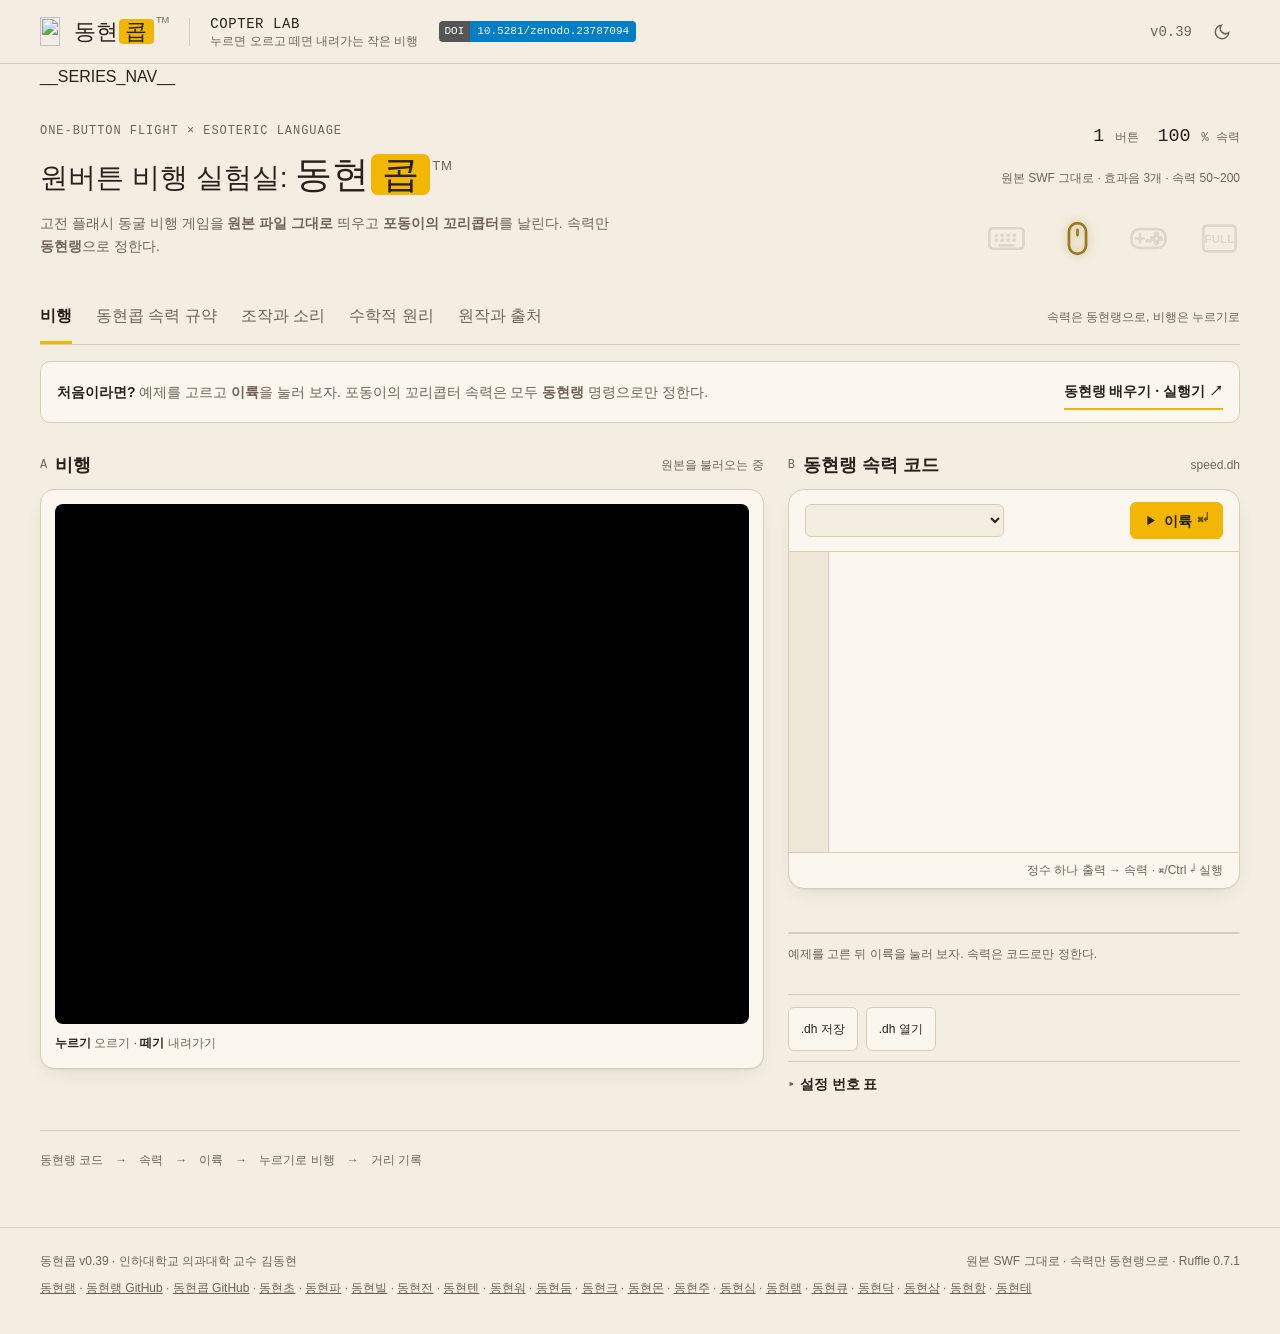
==== src/index.html @ 4001304d "v0.39: 설명 글 낱말 통일" ====
<!doctype html>
<html lang="ko" data-theme="light">
<head>
  <meta charset="utf-8"><meta name="viewport" content="width=device-width,initial-scale=1">
  <meta name="description" content="고전 플래시 동굴 비행 게임을 원본 그대로 띄우고, 포동이의 꼬리콥터를 날리며 속력만 동현랭으로 정하는 원버튼 비행 실험실이다.">
  <title>동현콥™ · 누르면 오르고 떼면 내려가는 작은 비행</title>
  <link rel="icon" type="image/x-icon" sizes="16x16 32x32 48x48" href="./favicon.ico">
  <link rel="icon" type="image/png" sizes="32x32" href="./favicon.png">
  <link rel="apple-touch-icon" sizes="180x180" href="./apple-touch-icon.png">
  <link rel="stylesheet" href="./style.css">
</head>
<body>
<header class="header">
  <a class="brand" href="#" aria-label="동현콥 첫 화면으로"><span class="brand-main"><img class="brand-icon" src="__BRAND_ICON__" alt="" width="96" height="96">동현<span>콥</span><sup>TM</sup></span><i class="brand-divider"></i><span class="brand-sub">COPTER LAB<small>누르면 오르고 떼면 내려가는 작은 비행</small></span></a><a class="doi-badge" href="https://doi.org/10.5281/zenodo.23787094" target="_blank" rel="noopener" aria-label="동현콥 Zenodo DOI 10.5281/zenodo.23787094" title="Zenodo DOI (모든 버전)"><b>DOI</b><span>10.5281/zenodo.23787094</span></a>
  <div class="edition">v0.39<button id="theme" class="icon-btn" aria-label="밝은 화면과 어두운 화면 전환" title="화면 전환" aria-pressed="false"><svg width="18" height="18" viewBox="0 0 24 24" fill="none" stroke="currentColor" stroke-width="2" stroke-linecap="round" aria-hidden="true" focusable="false"><path d="M21 12.8A9 9 0 1 1 11.2 3a7 7 0 0 0 9.8 9.8z"/></svg></button></div>
</header>
<main>
__SERIES_NAV__
  <section class="intro">
    <div><div class="eyebrow">ONE-BUTTON FLIGHT × ESOTERIC LANGUAGE</div><h1>원버튼 비행 실험실: <span class="title-brand">동현<span>콥</span><sup>TM</sup></span></h1><p>고전 플래시 동굴 비행 게임을 <strong>원본 파일 그대로</strong> 띄우고 <strong>포동이의 꼬리콥터</strong>를 날린다. 속력만 <strong>동현랭</strong>으로 정한다.</p></div>
    <div class="model-stamp"><strong>1 <span>버튼</span></strong><strong id="stamp-speed">100 <span>% 속력</span></strong><small>원본 SWF 그대로 · 효과음 3개 · 속력 50~200</small><div class="input-marks" role="group" aria-label="입력 표식 · 쓸 수 있는 것: 마우스"><span class="mark off kb" tabindex="0" data-tip="키보드 안 됨 · 이 실험실은 키보드로 조작하지 않는다." aria-label="키보드 안 됨"><svg viewBox="0 0 24 24" aria-hidden="true"><rect x="2" y="6" width="20" height="12" rx="2"/><path class="dots" d="M6 10h.01M9.5 10h.01M13 10h.01M16.5 10h.01M6 13h.01M9.5 13h.01M13 13h.01M16.5 13h.01"/><path d="M8 16h8"/></svg></span><span class="mark on ms" tabindex="0" data-tip="마우스 가능 · 이 실험실은 마우스(화면 누르기)로 조작할 수 있다." aria-label="마우스 가능"><svg viewBox="0 0 24 24" aria-hidden="true"><rect x="7" y="3" width="10" height="18" rx="5"/><path d="M12 7v3"/></svg></span><span class="mark off gp" tabindex="0" data-tip="게임패드 안 됨 · 이 실험실은 게임패드로 조작하지 않는다." aria-label="게임패드 안 됨"><svg viewBox="0 0 24 24" aria-hidden="true"><rect x="2" y="6.5" width="20" height="11" rx="4.5"/><path d="M7 9.6v4.8M4.6 12h4.8"/><circle cx="16.6" cy="9.6" r=".85"/><circle cx="14.4" cy="12" r=".85"/><circle cx="18.8" cy="12" r=".85"/><circle cx="16.6" cy="14.4" r=".85"/><path class="dots" d="M11.3 13.4h.01M12.9 13.4h.01"/></svg></span><span class="mark off fs" tabindex="0" data-tip="전체 화면 없음 · 이 실험실에는 전체 화면이 없다." aria-label="전체 화면 없음"><svg viewBox="0 0 24 24" aria-hidden="true"><rect x="2.5" y="4.5" width="19" height="15" rx="2"/><text class="full" x="12" y="14.6" text-anchor="middle">FULL</text></svg></span></div></div>
  </section>
  <nav class="tabs" aria-label="동현콥 메뉴"><button class="active" data-tab="play" aria-current="page">비행</button><button data-tab="protocol">동현콥 속력 규약</button><button data-tab="controls">조작과 소리</button><button data-tab="math">수학적 원리</button><button data-tab="about">원작과 출처</button><span>속력은 동현랭으로, 비행은 누르기로</span></nav>
  <div class="getting-started"><p><strong>처음이라면?</strong> 예제를 고르고 <b>이륙</b>을 눌러 보자. 포동이의 꼬리콥터 속력은 모두 <b>동현랭</b> 명령으로만 정한다.</p><a href="https://raspberry-kim.github.io/donghyun-lang/" target="_blank" rel="noopener">동현랭 배우기 · 실행기 ↗</a></div>

  <section class="tab-panel" id="tab-play">
    <div class="play-grid">
      <div class="field-col">
        <div class="section-title"><h2><span>A</span> 비행</h2><span id="status" role="status">원본을 불러오는 중</span></div>
        <div class="stage-wrap">
          <div class="stage" id="stage" aria-label="포동이의 꼬리콥터 게임 화면. 누르고 있으면 오르고, 떼면 내려간다."></div>
          <div class="stage-bottom"><span><b>누르기</b> 오르기 · <b>떼기</b> 내려가기</span></div>
        </div>
      </div>
      <div class="side-col">
        <div class="section-title"><h2><span>B</span> 동현랭 속력 코드</h2><span>speed.dh</span></div>
        <div class="dh-panel">
          <div class="dh-head"><select id="example" aria-label="동현랭 속력 예제 선택"></select><span class="dh-spacer"></span><button id="run" class="dh-btn dh-run" title="Ctrl/⌘ + Enter"><svg viewBox="0 0 24 24" fill="currentColor" aria-hidden="true"><path d="M7 4.5v15l12-7.5z"></path></svg>이륙 <kbd>⌘↵</kbd></button></div>
          <div class="code-wrap"><div id="lines" aria-hidden="true"></div><textarea id="code" aria-label="동현랭 속력 코드" spellcheck="false" autocomplete="off" autocapitalize="off"></textarea></div>
          <div class="code-meta dh-status"><span id="line-count"></span><span>정수 하나 출력 → 속력 · ⌘/Ctrl ↵ 실행</span></div>
        </div>
        <p id="example-note"></p>
        <div class="sortie-card" id="speed-card"></div>
        <p id="result" aria-live="polite">예제를 고른 뒤 이륙을 눌러 보자. 속력은 코드로만 정한다.</p>
        <div class="file-row"><button id="save">.dh 저장</button><label class="file-label">.dh 열기<input id="open" type="file" accept=".dh,.txt,text/plain" hidden></label></div>
        <details class="lang-rule"><summary>설정 번호 표</summary><div class="table-wrap"><table><thead><tr><th>자리</th><th>설정</th><th>값</th><th>기본값</th></tr></thead><tbody><tr><td>하나</td><td>속력</td><td>50–200 · 100이 원본</td><td>100</td></tr></tbody></table></div></details>
      </div>
    </div>
    <div class="workflow"><span>동현랭 코드</span><b>→</b><span>속력</span><b>→</b><span>이륙</span><b>→</b><span>누르기로 비행</span><b>→</b><span>거리 기록</span></div>
  </section>

  <section class="tab-panel document" id="tab-protocol" hidden>
    <div class="doc-heading"><div class="eyebrow">SPEED PROTOCOL</div><h2>동현콥 속력 규약</h2></div>
    <div class="doc-columns">
      <div>
        <h3>정하는 것은 속력 하나다</h3>
        <ul>
          <li>동현랭 코드가 출력한 <strong>정수 하나</strong>가 포동이의 꼬리콥터 속력(%)이다.</li>
          <li><code>100</code>은 원본 그대로다. 원본의 초당 30프레임으로 돈다.</li>
          <li>쓸 수 있는 값은 <code>50</code>부터 <code>200</code>까지다. 50이면 절반 속력(초당 15프레임), 200이면 두 배(초당 60프레임)다.</li>
          <li>아무것도 출력하지 않으면 100으로 난다. 정수를 둘 이상 출력하거나 범위를 벗어나면 이륙하지 않고 오류를 알려 준다.</li>
        </ul>
        <h3>예제</h3>
        <p>예제는 빠르기 순으로 다섯이다. <strong>01 · 느리게 2단계</strong>(75, 권장), <strong>02 · 느리게 1단계</strong>(90), <strong>03 · 원본 그대로</strong>(100), <strong>04 · 빠르게 1단계</strong>(150), <strong>05 · 빠르게 2단계</strong>(200). <code>뿡뿡 도오오오오오오오오오옹 도오오오오오오오오오옹~뿡뿡뿡</code>은 10×10=100을 출력하고, 75는 5×5×3, 90은 10×9, 150은 10×5×3, 200은 10×10×2로 쓴다. 숫자를 바꿔 보자. 예를 들어 <code>도오오오오오오오오오옹 도오오오오오옹 도오옹</code>은 120이다. 50부터 200까지 된다.</p>
      </div>
      <div>
        <h3>속력을 바꾸는 방법</h3>
        <p>원본 SWF는 고치지 않는다. 동현콥은 400×300 크기의 작은 바깥 SWF를 그때그때 만들고, 원본을 그 안의 <code>_level1</code>로 불러온다. 바깥 SWF의 초당 프레임 수가 <code>30 × 속력 ÷ 100</code>이다. 플래시는 맨 아래 무비의 프레임 수로 전체를 돌리므로, 포동이의 꼬리콥터와 벽이 함께 빨라지거나 느려진다.</p>
        <p>바깥 SWF는 한 가지 일을 더 한다. 원본은 첫머리에서 Flash 5 명령으로 'start' 프레임에 넘어가고, 그 명령을 못 알아듣는 옛 플레이어에서만 '플러그인을 설치하라'는 4번 프레임에 멈춘다. Ruffle에서는 이 넘김이 4번 프레임을 그린 뒤에 일어나거나 아예 일어나지 않아, 안내 화면이 남거나 4번 프레임에 멈춘다. 그래서 원본이 4번 프레임을 거치면 바깥 SWF가 3번으로 한 번 되감았다가 원래 가야 할 5번 'start' 프레임으로 넘겨 준다. 원본의 명령도 그림도 바꾸지 않는다.</p>
        <h3>포동이의 꼬리콥터</h3>
        <p>원본의 헬리콥터는 지우지 않고 투명하게만 만든다. 그래서 크기·위치·충돌 판정은 원본 그대로다. 그 바로 위 층에 따로 만든 작은 SWF가 매 프레임 헬리콥터의 위치와 기울기를 따라가며 포동이를 그린다. 원래 돌던 큰 날개 자리에서는 포동이의 크림색 꼬리가 돈다. 부딪히면 꼬리가 멈추고 포동이가 데굴데굴 떨어진다.</p>
      </div>
    </div>
  </section>

  <section class="tab-panel document" id="tab-controls" hidden>
    <div class="doc-heading"><div class="eyebrow">CONTROLS & SOUND</div><h2>조작과 소리</h2></div>
    <div class="doc-columns">
      <div>
        <h3>조작은 하나뿐이다</h3>
        <ul>
          <li>머리글 오른쪽에 붙은 네 아이콘(키보드·마우스·게임패드·전체 화면 FULL)은 입력 표식이다. 켜진 것만 이 실험실에서 쓸 수 있다: <b>마우스</b>. 아이콘에 마우스를 올리거나 손을 대면 풍선 도움말이 뜬다.</li>
          <li><strong>데스크톱:</strong> 게임 화면에서 마우스 왼쪽 버튼을 누르고 있으면 포동이의 꼬리콥터가 오른다. 떼면 내려간다.</li>
          <li><strong>태블릿·모바일:</strong> 게임 화면을 손가락으로 누르고 있으면 오르고, 떼면 내려간다.</li>
          <li>천장·바닥·장애물에 부딪히면 끝난다. 다시 누르면 새 비행이 시작된다.</li>
          <li>게임 화면 위에서는 페이지가 움직이지 않도록 스크롤과 확대를 막아 두었다.</li>
        </ul>
      </div>
      <div>
        <h3>소리</h3>
        <ul>
          <li>원본에 들어 있는 효과음 3개(오를 때, 내려갈 때, 부딪힐 때)가 그대로 난다.</li>
          <li>브라우저는 사용자가 한 번 누르기 전에는 소리를 막는다. 그래서 첫 누르기와 함께 소리가 켜진다.</li>
          <li>iPhone·iPad에서 무음 스위치가 켜져 있으면 소리가 나지 않을 수 있다.</li>
        </ul>
      </div>
    </div>
  </section>

  <!-- 수학적 원리 --><section id="tab-math" class="tab-panel document" hidden><div class="doc-heading"><div class="eyebrow">MATHEMATICAL PRINCIPLES · v0.37</div><h2>수학적 원리.<br>숫자로 읽는 비행 속력.</h2><p>동현콥은 원본 SWF를 한 바이트도 고치지 않는다. 동현랭 코드가 정하는 것은 원본을 감싸는 바깥 SWF의 초당 프레임 수이고, 이 값이 게임의 빠르기를 정한다. 아래 식은 지금 코드(<code>src/app.js</code>, <code>src/wrapper.js</code>)에 들어 있는 그대로다. 원본 게임 안의 물리 계산은 공개 범위가 아니므로 다루지 않는다.</p></div><div class="math-grid"><article><h3><span class="math-num">1</span>속력은 초당 프레임 수다</h3><p>동현랭으로 정한 속력 <math><mi>v</mi></math>(%)는 기본 30프레임에 비례한다. <math><mi>v</mi></math>는 50부터 200까지의 정수다.</p><div class="eq big"><span class="eq-run"><math display="block"><mi>f</mi></math><math display="block"><mrow><mo form="infix">=</mo><mn>30</mn><mo>⋅</mo><mfrac><mi>v</mi><mn>100</mn></mfrac><mo separator="true">,</mo></mrow></math></span><span class="eq-run"><math display="block"><mn>50</mn></math><math display="block"><mrow><mo form="infix">≤</mo><mi>v</mi></mrow></math><math display="block"><mrow><mo form="infix">≤</mo><mn>200</mn></mrow></math><math display="block"><mrow><mo stretchy="false">⇒</mo><mtext> </mtext><mn>15</mn></mrow></math><math display="block"><mrow><mo form="infix">≤</mo><mi>f</mi></mrow></math><math display="block"><mrow><mo form="infix">≤</mo><mn>60</mn></mrow></math></span></div><p>속력 100%는 원본과 같은 초당 30프레임이다. 150%면 45프레임, 50%면 15프레임이 된다.</p></article><article><h3><span class="math-num">2</span>8.8 고정소수점으로 적기</h3><p>SWF 머리글은 프레임률을 2바이트에 적는다. 앞 바이트에 소수 부분을 256분의 1 단위로, 뒤 바이트에 정수 부분을 적는다(리틀 엔디언 8.8 고정소수점).</p><div class="eq"><span class="eq-run"><math display="block"><mi>w</mi></math><math display="block"><mrow><mo form="infix">=</mo><mo form="prefix" stretchy="false">⌊</mo><mi>f</mi><mo form="postfix" stretchy="false">⌋</mo><mo separator="true">,</mo></mrow></math></span><span class="eq-run"><math display="block"><mi>r</mi></math><math display="block"><mrow><mo form="infix">=</mo><mi>round</mi><mo>⁡</mo><mo fence="false" symmetric="true" minsize="1.2em" maxsize="1.2em">(</mo><mn>256</mn><mspace width="0.1667em"></mspace><mo form="prefix" stretchy="false">(</mo><mi>f</mi><mo>−</mo><mi>w</mi><mo form="postfix" stretchy="false">)</mo><mo fence="false" symmetric="true" minsize="1.2em" maxsize="1.2em">)</mo><mo separator="true">,</mo></mrow></math></span><span class="eq-run"><math display="block"><mover><mi>f</mi><mo stretchy="false" class="chr-lrg wbk-lrg" style="math-depth:0;">~</mo></mover></math><math display="block"><mrow><mo form="infix">=</mo><mi>w</mi></mrow></math><math display="block"><mrow><mo form="infix">+</mo><mfrac><mi>r</mi><mn>256</mn></mfrac></mrow></math></span></div><p>반올림이므로 오차는 <math><mrow><mi>|</mi><mover><mi>f</mi><mo stretchy="false" class="chr-lrg wbk-lrg" style="math-depth:0;">~</mo></mover><mo>−</mo></mrow><mrow><mi>f</mi><mi>|</mi></mrow></math><wbr><math><mrow><mo form="infix">≤</mo></mrow><mrow><mfrac><mn>1</mn><mn>512</mn></mfrac></mrow></math><wbr><math><mrow><mo form="infix">≈</mo></mrow><mrow><mn>0.002</mn></mrow></math>프레임을 넘지 않는다. 쓸 수 있는 50–200의 값을 모두 넣어 보면 가장 큰 오차는 <math><mrow><mi>v</mi><mo>=</mo></mrow><mrow><mn>52</mn></mrow></math>(15.6프레임)일 때 0.0016이다.</p></article><article><h3><span class="math-num">3</span>프레임에 묶인 움직임</h3><p>원본처럼 프레임마다 정해진 만큼 움직이는 게임에서는, 한 프레임에 <math><mrow><mpadded lspace="0"><mi mathvariant="normal">Δ</mi></mpadded><mi>x</mi></mrow></math>만큼 가는 물체의 초속이 프레임률에 비례한다.</p><div class="eq"><span class="eq-run"><math display="block"><mtext>초속</mtext></math><math display="block"><mrow><mo form="infix">=</mo><mpadded lspace="0"><mi mathvariant="normal">Δ</mi></mpadded><mi>x</mi><mo>⋅</mo><mi>f</mi><mo separator="true">,</mo></mrow></math></span><span class="eq-run"><math display="block"><mfrac><mrow><mtext>초속</mtext><mo form="prefix" stretchy="false">(</mo><mi>v</mi><mo form="postfix" stretchy="false" lspace="0em" rspace="0em">)</mo></mrow><mrow><mtext>초속</mtext><mo form="prefix" stretchy="false">(</mo><mn>100</mn><mo form="postfix" stretchy="false" lspace="0em" rspace="0em">)</mo></mrow></mfrac></math><math display="block"><mrow><mo form="infix">=</mo><mfrac><mi>v</mi><mn>100</mn></mfrac></mrow></math></span></div><p>프레임마다 속도가 <math><mrow><mpadded lspace="0"><mi mathvariant="normal">Δ</mi></mpadded><mi>v</mi></mrow></math>씩 바뀐다면 1초 동안의 가속은 <math><mrow><mpadded lspace="0"><mi mathvariant="normal">Δ</mi></mpadded><mi>v</mi><mspace width="0.1667em"></mspace><msup><mi>f</mi><mn class="tml-lrg-pad">2</mn></msup></mrow></math>에 비례한다. 속력을 두 배로 하면 움직임은 두 배, 가속은 네 배로 느껴진다.</p><div class="eq"><span class="eq-run"><math display="block"><msub><mi>a</mi><mtext>초</mtext></msub></math><math display="block"><mrow><mo form="infix">=</mo><mpadded lspace="0"><mi mathvariant="normal">Δ</mi></mpadded><mi>v</mi><mo>⋅</mo><msup><mi>f</mi><mn class="tml-lrg-pad">2</mn></msup></mrow></math></span></div></article><article><h3><span class="math-num">4</span>반응할 시간</h3><p>한 프레임의 길이는 <math><mrow><mn>1</mn><mi>/</mi><mi>f</mi></mrow></math>초다. 장애물이 화면에 나타나 닿기까지 <math><mi>n</mi></math>프레임이 걸린다면, 손이 반응할 시간은 프레임률에 반비례한다.</p><div class="eq"><span class="eq-run"><math display="block"><mi>T</mi></math><math display="block"><mrow><mo form="infix">=</mo><mfrac><mi>n</mi><mi>f</mi></mfrac></mrow></math><math display="block"><mrow><mo form="infix">=</mo><mfrac><mrow><mn>100</mn><mspace width="0.1667em"></mspace><mi>n</mi></mrow><mrow><mn>30</mn><mspace width="0.1667em"></mspace><mi>v</mi></mrow></mfrac><mtext> </mtext><mtext>초</mtext></mrow></math></span></div><p>같은 <math><mi>n</mi></math>이라도 200%에서는 100%일 때의 절반, 50%에서는 두 배의 시간이 주어진다.</p></article><article><h3><span class="math-num">5</span>원본이 그대로인지 확인하기</h3><p>원본 SWF는 불러올 때마다 크기(44,807바이트)와 SHA-256 해시를 비교한다. 해시는 입력이 한 비트만 달라도 결과가 전혀 달라지는 함수라, 값이 같으면 사실상 같은 파일이다.</p><div class="eq"><span class="eq-run"><math display="block"><mrow><mi>SHA-256</mi><mo>⁡</mo><mo form="prefix" stretchy="false">(</mo><mtext>파일</mtext><mo form="postfix" stretchy="false">)</mo></mrow></math><math display="block"><mrow><mo form="infix">=</mo><mtext>𝚎𝚍𝟻𝚏𝚋𝚏𝚍𝟶</mtext><mo>…</mo><mtext>𝟹𝟺𝚌𝚌𝚊𝟽𝚎𝟶𝟽𝟷</mtext></mrow></math></span></div><p>바깥 SWF의 무대 크기는 트윕(1/20픽셀)으로 적는다. 400×300 픽셀은 8000×6000트윕이고, 15비트 부호 있는 정수(최대 16383)로 담긴다.</p></article></div><p class="math-foot">이 탭은 동현콥 코드가 직접 하는 계산만 다룬다. 원본 게임 내부의 변수와 물리 상수는 분석·공개하지 않는다.</p></section><!-- /수학적 원리 -->
  <section class="tab-panel document" id="tab-about" hidden>
    <div class="doc-heading"><div class="eyebrow">ORIGINAL & CREDITS</div><h2>원작과 출처</h2></div>
    <div class="doc-columns">
      <div>
        <h3>원본 파일</h3>
        <p>게임은 <strong>Helicopter Game</strong>(SeeThru.co.uk) 플래시 파일이다. 한 바이트도 고치지 않고 그대로 실었다. 다만 화면 위 띠의 원본 저작권 문구와 링크는 동현콥이 덧씌운 띠가 덮고, 그 자리에 <code>TAKE FLIGHT WITH PODONG-COPTER</code>을 띄운다. 원본의 헬리콥터는 투명하게 감추고 그 자리에 포동이의 꼬리콥터를 띄운다. 헬리콥터 그림은 원본 파일 안에 그대로 남아 있다. 설계는 David McCandless, 플래시 프로그래밍은 Leandro Barreto로 알려져 있다(<a href="https://www.mobygames.com/game/163119/helicopter-game/" target="_blank" rel="noopener">MobyGames</a>).</p>
        <p>파일 <code>swf/helicopter-game.swf</code> · 44,807바이트<br>SHA-256 <code class="wrap">ed5fbfd0ca488edc6d94c275c609d894d43d87e72922f76332333034cca7e071</code></p>
        <p>이 페이지는 열 때마다 받은 파일의 SHA-256을 다시 계산하고, 값이 같을 때만 게임을 띄운다. 속력을 바꿔도 원본은 그대로이고, 바깥 SWF의 초당 프레임 수만 바뀐다.</p>
        <h3>권리</h3>
        <p>게임 파일의 권리는 원저작자에게 있다. 동현콥은 SeeThru.co.uk와 관계가 없고 승인도 받지 않았다. 동현콥 코드에 붙는 MIT 라이선스는 이 게임 파일에 적용되지 않는다. 포동이 그림도 MIT 코드와 따로 보며, 그림의 권리는 제공자에게 있다.</p>
      </div>
      <div>
        <h3>플래시 실행</h3>
        <p>요즘 브라우저는 플래시를 돌리지 않는다. 그래서 오픈소스 플래시 에뮬레이터 <a href="https://ruffle.rs/" target="_blank" rel="noopener">Ruffle</a> 0.7.1을 저장소 안에 함께 실었다. Ruffle은 MIT 또는 Apache-2.0 라이선스다.</p>
        <h3>동현콥이 만든 것</h3>
        <p>페이지 구성, 동현랭 속력 규약, 바깥 SWF 생성기, 상단 띠, 포동이의 꼬리콥터 SWF, 세그먼트 글꼴, 원본 확인 장치, 터치 조작 정리, 문서. 이 부분은 MIT 라이선스다. 동현랭 실행기(<code>donghyun.js</code>)는 <a href="https://github.com/Raspberry-Kim/donghyun-lang" target="_blank" rel="noopener">동현랭</a> v1.55를 고치지 않고 썼다.</p>
        <h3>글꼴</h3>
        <p>Black Han Sans, Nanum Gothic Coding, Pretendard — SIL Open Font License 1.1. 게임 화면 위 띠 글자와 아래 DISTANCE·BEST 숫자는 동현콥이 직접 그린 세그먼트 글꼴이다(MIT). 원본의 LCD 글자에 맞춰 7획에 K·N의 대각선을 더했다.</p>
      </div>
    </div>
    <aside class="maker-note"><span class="eyebrow">만든 사람</span><a class="sponsor-btn" href="https://github.com/sponsors/Raspberry-Kim" target="_blank" rel="noopener" aria-label="GitHub Sponsors로 동현랭 후원하기" title="GitHub Sponsors로 후원하기"><svg width="13" height="13" viewBox="0 0 16 16" fill="currentColor" aria-hidden="true"><path d="M7.655 14.916v-.001h-.002l-.006-.003-.018-.01a22.066 22.066 0 0 1-3.744-2.584C2.045 10.731 0 8.35 0 5.5 0 2.836 2.086 1 4.25 1 5.797 1 7.153 1.802 8 3.02 8.847 1.802 10.203 1 11.75 1 13.914 1 16 2.836 16 5.5c0 2.85-2.044 5.231-3.886 6.818a22.094 22.094 0 0 1-3.433 2.414 7.152 7.152 0 0 1-.31.17l-.018.01-.008.004a.75.75 0 0 1-.69 0Z"></path></svg>후원</a><p>인하대학교 의과대학 김동현 교수는 백신학·감염학을 연구한다. 명랑하고 따뜻한 개발을 지향한다.</p></aside>
  </section>
</main>
<footer><span>동현콥 v0.39 · 인하대학교 의과대학 교수 김동현</span><span>원본 SWF 그대로 · 속력만 동현랭으로 · Ruffle 0.7.1</span><span><a href="https://raspberry-kim.github.io/donghyun-lang/" target="_blank" rel="noopener">동현랭</a> · <a href="https://github.com/Raspberry-Kim/donghyun-lang" target="_blank" rel="noopener">동현랭 GitHub</a> · <a href="https://github.com/Raspberry-Kim/donghyun-lab5" target="_blank" rel="noopener">동현콥 GitHub</a> · <a href="https://raspberry-kim.github.io/donghyun-lab1/" target="_blank" rel="noopener">동현초</a> · <a href="https://raspberry-kim.github.io/donghyun-lab2/" target="_blank" rel="noopener">동현파</a> · <a href="https://raspberry-kim.github.io/donghyun-lab3/" target="_blank" rel="noopener">동현빌</a> · <a href="https://raspberry-kim.github.io/donghyun-lab4/" target="_blank" rel="noopener">동현전</a> · <a href="https://raspberry-kim.github.io/donghyun-lab6/" target="_blank" rel="noopener">동현텐</a> · <a href="https://raspberry-kim.github.io/donghyun-lab7/" target="_blank" rel="noopener">동현워</a> · <a href="https://raspberry-kim.github.io/donghyun-lab8/" target="_blank" rel="noopener">동현둠</a> · <a href="https://raspberry-kim.github.io/donghyun-lab9/" target="_blank" rel="noopener">동현크</a> · <a href="https://raspberry-kim.github.io/donghyun-lab10/" target="_blank" rel="noopener">동현몬</a> · <a href="https://raspberry-kim.github.io/donghyun-lab11/" target="_blank" rel="noopener">동현주</a> · <a href="https://raspberry-kim.github.io/donghyun-lab12/" target="_blank" rel="noopener">동현심</a> · <a href="https://raspberry-kim.github.io/donghyun-lab13/" target="_blank" rel="noopener">동현램</a> · <a href="https://raspberry-kim.github.io/donghyun-lab14/" target="_blank" rel="noopener">동현큐</a> · <a href="https://raspberry-kim.github.io/donghyun-lab15/" target="_blank" rel="noopener">동현닥</a> · <a href="https://raspberry-kim.github.io/donghyun-lab16/" target="_blank" rel="noopener">동현삼</a> · <a href="https://raspberry-kim.github.io/donghyun-lab17/" target="_blank" rel="noopener">동현항</a> · <a href="https://raspberry-kim.github.io/donghyun-lab18/" target="_blank" rel="noopener">동현테</a></span></footer>
<script src="./ruffle/ruffle.js"></script>
<script src="./app.js"></script>
<script>
/* 입력 표식 풍선 도움말 */
(function(){var tip=null,timer=0,cur=null;
function el(){ if(!tip){ tip=document.createElement('div'); tip.className='mark-tip'; tip.setAttribute('role','tooltip'); document.body.appendChild(tip);} return tip; }
function show(m){ var t=el(); clearTimeout(timer); cur=m; t.innerHTML=m.getAttribute('data-tip'); t.classList.add('show');
  var r=m.getBoundingClientRect(); t.style.left='0px'; t.style.top='0px'; var w=t.offsetWidth, x=r.left+r.width/2-w/2; x=Math.max(12,Math.min(x,innerWidth-w-12));
  t.style.left=x+'px'; t.style.top=(r.bottom+10)+'px'; t.style.setProperty('--ax',(r.left+r.width/2-x)+'px'); }
function hide(ms){ clearTimeout(timer); timer=setTimeout(function(){ if(tip) tip.classList.remove('show'); cur=null; },ms||0); }
document.querySelectorAll('.input-marks .mark').forEach(function(m){
  m.addEventListener('pointerenter',function(e){ if(e.pointerType==='mouse') show(m); });
  m.addEventListener('pointerleave',function(e){ if(e.pointerType==='mouse') hide(120); });
  m.addEventListener('pointerdown',function(e){ if(e.pointerType!=='mouse') show(m); });
  m.addEventListener('pointerup',function(e){ if(e.pointerType!=='mouse') hide(3000); });
  m.addEventListener('pointercancel',function(e){ if(e.pointerType!=='mouse') hide(3000); });
  m.addEventListener('focus',function(){ if(m.matches(':focus-visible')) show(m); }); m.addEventListener('blur',function(){ hide(0); });
});
addEventListener('scroll',function(){ if(cur) hide(0); },{passive:true});
})();
</script>
</body>
</html>
---- src/style.css ----
@font-face{font-family:'Black Han Sans';src:url('./fonts/BlackHanSans.woff2') format('woff2');font-display:swap;font-weight:400}
@font-face{font-family:'Pretendard';src:url('./fonts/PretendardVariable.woff2') format('woff2');font-display:swap;font-weight:100 900}
@font-face{font-family:'Nanum Gothic Coding';src:url('./fonts/NanumGothicCoding.woff2') format('woff2');font-display:swap;font-weight:400}
:root{
  --bg:#f4eee2;--paper:#fbf7ef;--surface2:#efe7d8;--ink:#26211c;--muted:#6e6356;--line:#d9cdb8;--accent:#f2b705;--dark:#221e1a;--error:#b8321f;
  --red:#c8402f;--blue:#2f62c8;
  --mono:'Nanum Gothic Coding','D2Coding',ui-monospace,monospace;
  --body:'Pretendard','Apple SD Gothic Neo','Malgun Gothic',sans-serif;
  --display:'Black Han Sans','Pretendard',sans-serif;
  --text-xs:.75rem;--text-sm:.875rem;--text-base:1rem;--text-lg:1.15rem;--text-xl:clamp(1.5rem,2.2vw,2rem);
  --hl-duck:#f2b705;--hl-line7:#6b7400;--hl-halt:#b8321f;--hl-num:#9a5b00;--hl-var:#1d5d8a;--hl-io:#7a3fa0;--hl-comment:#9a8f80;
  --shadow:0 1px 0 rgba(38,33,28,.06),0 8px 24px -12px rgba(38,33,28,.18);
}
[data-theme=dark]{--bg:#191613;--paper:#221e1a;--surface2:#2b2621;--line:#3d362f;--ink:#efe6d8;--muted:#a89c8c;--error:#f0705c;--red:#f0705c;--blue:#7ca6f2;
  --hl-line7:#b4c03a;--hl-halt:#f0705c;--hl-num:#f0b35a;--hl-var:#7cc0f0;--hl-io:#d39af5;--hl-comment:#7d7266;--shadow:0 1px 0 rgba(0,0,0,.3),0 8px 24px -12px rgba(0,0,0,.6)}
*{box-sizing:border-box}
html{-webkit-font-smoothing:antialiased;text-rendering:optimizeLegibility}
body{margin:0;background:var(--bg);color:var(--ink);font-family:var(--body);font-size:var(--text-base);line-height:1.6}
button,input,select,textarea{font:inherit;color:inherit}
button{cursor:pointer;border:1px solid var(--line);background:var(--paper);border-radius:6px;min-height:44px;padding:0 14px}
button:hover:not(:disabled){background:var(--surface2)}
button:disabled{opacity:.5;cursor:not-allowed}
select{border:1px solid var(--line);background:var(--bg);border-radius:6px}
a{color:inherit}
:focus-visible{outline:3px solid #a77915;outline-offset:2px}
h1,h2,h3{margin:0}
p{margin:0}
.header,main,footer{max-width:1600px;margin-left:auto;margin-right:auto}
.header{height:64px;display:flex;align-items:center;justify-content:space-between;padding:0 40px;border-bottom:1px solid var(--line)}
.brand{display:flex;align-items:center;gap:20px;text-decoration:none;font-family:var(--mono);font-size:var(--text-sm)}
.brand-main{font-family:var(--display);font-size:1.375rem;white-space:nowrap}
.brand-main>span{background:var(--accent);color:#26211c;padding:0 .3em;border-radius:4px;margin-left:.04em}
.brand-main sup{font-size:.42em;position:relative;top:-.8em;margin-left:.22em;color:var(--muted);font-family:var(--body)}
.brand-icon{display:inline-block;height:1.3em;width:auto;vertical-align:-.3em;margin-right:.24em}
.brand-divider{width:1px;height:28px;background:var(--line)}
.brand-sub{display:flex;flex-direction:column;line-height:1.3;letter-spacing:.04em}.brand-sub small{font-family:var(--body);color:var(--muted);letter-spacing:0}
.edition{display:flex;align-items:center;gap:12px;font:var(--text-sm) var(--mono);color:var(--muted)}
.edition>span{font:700 11px var(--body);color:#5a4410;background:#f7e2a4;padding:2px 8px;border-radius:999px}
[data-theme=dark] .edition>span{background:#4a3b17;color:#f6d77b}
.icon-btn{width:36px;height:36px;min-height:36px;padding:0;display:grid;place-items:center;border:0;background:transparent;color:var(--muted)}
main{padding:0 40px}
/* 시리즈 줄 */
.series-strip{--series-ink:#42372d;--series-muted:#7c6d5d;--series-line:#d9cbb5;--series-paper:#fbf7ef;display:flex;align-items:center;gap:20px;padding:16px 0 18px;margin:0 0 24px;border-bottom:1px solid var(--series-line);color:var(--series-ink)}
.series-context{margin:0;flex:0 1 170px;min-width:0;font-size:12px;line-height:1.65;color:var(--series-muted)}
.series-context strong{display:block;font-size:13px;letter-spacing:-.02em;font-weight:650;color:var(--series-ink)}
.series-links{display:grid;grid-template-columns:repeat(8,minmax(0,1fr));gap:5px;flex:1;min-width:0} /* 데스크톱: 두 줄, 반씩. 항목 수에 따라 열 수를 정하고 홀수면 동현랭이 두 칸(휴대폰 규칙과 같다) */
@media(min-width:781px){ /* 휴대폰(780px 이하)은 두 열 규칙을 따른다. 지금 여기 칸은 글이 길어 제 폭만큼은 지킨다 */
.series-links:has(.series-item:nth-child(13):last-child),.series-links:has(.series-item:nth-child(14):last-child){grid-template-columns:repeat(7,minmax(min-content,1fr))}
.series-links:has(.series-item:nth-child(17):last-child),.series-links:has(.series-item:nth-child(18):last-child){grid-template-columns:repeat(9,minmax(min-content,1fr))}
.series-links:has(.series-item:nth-child(19):last-child),.series-links:has(.series-item:nth-child(20):last-child){grid-template-columns:repeat(10,minmax(min-content,1fr))}
}
.series-links:has(.series-item:nth-child(odd):last-child) .series-item[data-series="lang"]{grid-column:span 2}
.series-item.is-current{background:#f2b705;border-color:#f2b705;color:#26211c}.series-item.is-current .series-note{color:#554018}
.series-item.is-current .series-note:after{content:''}
[data-theme=dark] .series-item.is-current{background:#f2b705;border-color:#f2b705;color:#26211c}[data-theme=dark] .series-item.is-current .series-note{color:#554018}
.series-item{display:flex;flex-direction:column;justify-content:center;gap:3px;min-height:54px;padding:8px 5px;border:1px solid var(--series-line);border-radius:10px;background:var(--series-paper);color:var(--series-ink);text-decoration:none;transition:background .15s,border-color .15s,transform .15s}
a.series-item:hover{background:#fff0c6;border-color:#b99542;transform:translateY(-1px);color:#42372d}
.series-name{font-family:var(--display);font-size:15px;line-height:1.1;white-space:nowrap}
.series-name sup{font-family:var(--body);font-size:9px;vertical-align:top;margin-left:2px}
.series-note{font-size:10px;line-height:1.3;color:var(--series-muted);white-space:nowrap}
.series-note:after{content:' ↗';font-size:10px}
.series-side{display:flex;flex-direction:column;justify-content:center;min-height:58px;padding:6px 14px;border:1px dashed #c9a43c;border-radius:10px;background:#f2b705;color:#26211c;font:16px/1.1 var(--display);white-space:nowrap}
.series-side b{font:700 10px var(--body);letter-spacing:.06em;color:#5a4410}
.series-side small{font:400 10px var(--body);color:#554018;margin-top:3px}
[data-theme=dark] .series-strip{--series-ink:#eee4d3;--series-muted:#b2a38e;--series-line:#4e4436;--series-paper:#24201b}
[data-theme=dark] a.series-item:hover{background:#352d1f;color:#f7ecd8;border-color:#8c7338}
/* 소개 */
.intro{display:flex;align-items:center;justify-content:space-between;padding:32px 0;gap:24px}
.eyebrow{font:500 var(--text-xs) var(--mono);letter-spacing:.08em;color:var(--muted);margin-bottom:8px}
.intro h1{font-family:var(--display);font-weight:400;font-size:var(--text-xl);letter-spacing:0;margin:0}
.intro p{margin-top:8px;font-size:var(--text-sm);color:var(--muted);word-break:keep-all}
.title-brand{font-size:1.3em;white-space:nowrap}.title-brand>span{background:var(--accent);color:#26211c;padding:0 .3em;border-radius:.182em;margin-left:.04em}
.title-brand sup{display:inline-block;font-family:var(--body);font-size:max(11px,.36em);line-height:1;vertical-align:baseline;position:relative;top:-1.3em;margin-left:.2em;letter-spacing:.04em;color:var(--muted)}
.model-stamp{display:flex;gap:18px;align-items:baseline;flex-wrap:wrap;justify-content:flex-end;font-family:var(--mono)}
.model-stamp strong{font-size:var(--text-lg);font-weight:500}.model-stamp strong span{font-size:var(--text-xs);color:var(--muted)}
.model-stamp small{width:100%;text-align:right;color:var(--muted);font-family:var(--body);font-size:var(--text-xs)}
.tabs{display:flex;align-items:center;gap:24px;border-bottom:1px solid var(--line);margin-bottom:20px}
.tabs button{border:0;border-bottom:3px solid transparent;border-radius:0;background:transparent;padding:12px 0;color:var(--muted)}
.tabs button.active{color:var(--ink);border-bottom-color:var(--accent);font-weight:700}
.tabs button:hover{background:transparent!important;color:var(--ink)}
.tabs>span{margin-left:auto;font-size:var(--text-xs);color:var(--muted)}
[hidden]{display:none!important}
/* 문서 */
.document{max-width:1080px;margin:auto;padding:8px 0 40px}
.document h2{font:400 var(--text-xl) var(--display);margin-bottom:12px;line-height:1.35}
.document h3{margin:28px 0 10px;font-size:var(--text-lg)}
.document p,.document li{line-height:1.85;color:var(--muted);word-break:keep-all}
.document p{margin:10px 0}
.document code{background:var(--surface2);padding:1px 5px;border-radius:4px;font-family:var(--mono)}
.document a{color:#6b7400}[data-theme=dark] .document a{color:#b4c03a}
.doc-heading{margin-bottom:12px}
.doc-columns{display:grid;grid-template-columns:1fr 1fr;gap:32px}.doc-columns>*{min-width:0}
footer{display:flex;flex-wrap:wrap;justify-content:space-between;gap:8px 20px;padding:24px 40px 36px;border-top:1px solid var(--line);margin-top:36px;font-size:var(--text-xs);color:var(--muted)}
footer a{color:var(--muted);white-space:nowrap}
@media(max-width:1180px){.series-strip{flex-wrap:wrap}.series-context{flex-basis:100%}.series-links{flex-basis:100%;gap:4px}.series-item{padding:8px 4px}} /* 781~1180px: 설명은 윗줄로, 칸은 좌우 간격을 줄여 데스크톱과 같은 두 줄 */
@media(max-width:1050px){main{padding:0 24px}.header{padding:0 24px}footer{padding:24px}.play-grid{grid-template-columns:1fr}.co-cards{margin-top:0}}
@media(max-width:780px){
  .brand-divider,.brand-sub{display:none}.edition{gap:6px}
  .series-strip{display:block;padding:14px 0 16px;margin-bottom:18px}
  .series-context{margin-bottom:10px;font-size:11px}.series-context strong{display:inline;margin-right:8px;font-size:11px}
  .series-links{gap:6px;grid-auto-flow:row;grid-template-columns:repeat(2,minmax(0,1fr))}.series-links:has(.series-item:nth-child(odd):last-child) .series-item[data-series="lang"]{grid-column:span 2}.series-item{padding:10px 9px}
  .series-side{flex-direction:row;align-items:baseline;gap:8px;min-height:40px;margin-top:6px}
  .intro{display:block}.model-stamp{display:none}
  .tabs{gap:16px;overflow-x:auto}.tabs button{font-size:var(--text-xs);white-space:nowrap}.tabs>span{display:none}
  .doc-columns{grid-template-columns:1fr;gap:0}
  .board-wrap{padding:8px}
  .board-bottom #hint{display:none}
}
@media(max-width:480px){main{padding:0 16px}.header{padding:0 16px}#code,#lines{font-size:13.5px}.dh-head{padding:10px 12px}.dh-head select{flex:1 1 100%}.dh-btn kbd{display:none}
  .co-cards{grid-template-columns:1fr 1fr;gap:6px}.co-card{padding:8px}.co-face{width:28px;height:28px;font-size:15px}.sortie-card{grid-template-columns:1fr 1fr}
  .dpad{grid-template-columns:repeat(3,44px)}.pad-keys{grid-template-columns:repeat(3,48px)}}
@media(prefers-reduced-motion:reduce){*{scroll-behavior:auto!important;transition:none!important}}
/* 동현빌·동현파·동현초와 같은 안내 상자 · 흐름 줄 · DOI 배지 */
.getting-started{display:flex;gap:16px;align-items:center;justify-content:space-between;padding:12px 16px;border:1px solid var(--line);border-radius:10px;margin:-4px 0 18px;background:var(--paper);font-size:var(--text-sm)}
.getting-started p{margin:0;color:var(--muted)}.getting-started strong{color:var(--ink)}.getting-started a{white-space:nowrap;text-decoration:none;color:var(--ink);font-weight:700;border-bottom:2px solid var(--accent);padding:6px 0}
.workflow{display:flex;flex-wrap:wrap;gap:12px;align-items:center;border-top:1px solid var(--line);padding:20px 0;margin-top:24px;font-size:var(--text-xs);color:var(--muted)}.workflow b{font-weight:400}
.doi-badge{display:inline-flex;flex:none;border-radius:4px;overflow:hidden;text-decoration:none;white-space:nowrap;font:500 11px/1 var(--mono);letter-spacing:0}.doi-badge b{background:#555;color:#fff;padding:5px 6px;font-weight:500}.doi-badge span{background:#007ec6;color:#fff;padding:5px 7px}.doi-badge:hover{filter:brightness(1.1)}.doi-badge:focus-visible{outline:2px solid var(--ink);outline-offset:2px}.header>.doi-badge{margin:0 auto 0 20px}
@media(max-width:780px){.getting-started{align-items:flex-start;flex-direction:column;gap:6px;padding:12px}.getting-started p{line-height:1.7}.workflow{gap:8px}.intro{padding:24px 0;align-items:start}.header>.doi-badge{margin-left:10px}.doi-badge span{display:none}}

/* 전장 배치 */
.play-grid{display:grid;grid-template-columns:minmax(0,1.6fr) minmax(340px,1fr);gap:24px;align-items:start}
.field-col,.side-col{min-width:0}
.section-title{display:flex;align-items:center;justify-content:space-between;gap:8px;min-height:48px}
.section-title h2{display:flex;align-items:center;gap:8px;font-size:var(--text-lg)}
.section-title h2>span{font:500 var(--text-xs) var(--mono);color:var(--muted)}
.section-title>span{font-size:var(--text-xs);color:var(--muted)}
#status[data-kind=error]{color:var(--error)}
/* 편집기 */
.dh-panel{background:var(--paper);border:1px solid var(--line);border-radius:16px;box-shadow:var(--shadow);overflow:hidden;display:flex;flex-direction:column;margin:0}
.dh-head{display:flex;align-items:center;gap:8px;padding:12px 16px;border-bottom:1px solid var(--line);flex-wrap:wrap}
.dh-head select{width:0;flex:1 1 90px;min-width:0;max-width:100%;font-size:var(--text-sm);padding:.45em .6em;min-height:0}
.dh-spacer{flex:1}
.dh-btn{display:inline-flex;align-items:center;gap:.4em;min-height:0;font-size:var(--text-sm);font-weight:600;padding:.45em .9em;border-radius:6px;white-space:nowrap}
.dh-btn svg{width:15px;height:15px}.dh-btn kbd{font-family:var(--mono);font-size:.75rem;opacity:.7}
.dh-run{background:#f2b705;border-color:#f2b705;color:#26211c}.dh-run:hover:not(:disabled){background:#ffc61a}
.code-wrap{display:flex;height:300px;overflow:hidden;background:var(--paper)}
#lines{margin:0;padding:16px 8px;width:40px;flex:none;text-align:right;background:var(--surface2);color:var(--muted);border-right:1px solid var(--line);font-family:var(--mono);overflow:hidden;user-select:none;white-space:pre}
#code{flex:1;width:0;resize:none;white-space:pre;overflow:auto;border:0;outline-offset:-3px;background:transparent;color:var(--ink);padding:16px 12px;font-family:var(--mono);tab-size:2}
#code,#lines{font-size:15px;line-height:1.7}
.code-area{position:relative;flex:1;width:0;min-width:0}
.code-area>#code{position:absolute;inset:0;width:100%;height:100%;color:transparent;-webkit-text-fill-color:transparent;caret-color:var(--ink)}
.code-area>#code::selection{background:rgba(29,93,138,.25);color:transparent}
#hl{position:absolute;inset:0;margin:0;overflow:hidden;white-space:pre;pointer-events:none;color:var(--ink)}
#hl .ln{display:block}
#hl .t-frame{font-weight:700;text-decoration:underline;text-decoration-color:var(--hl-duck);text-decoration-thickness:3px;text-underline-offset:3px}
#hl .t-num{color:var(--hl-num)}#hl .t-minus{color:var(--hl-halt)}#hl .t-var{color:var(--hl-var)}
#hl .t-assign{color:var(--hl-var);font-weight:700}#hl .t-in,#hl .t-out{color:var(--hl-io);font-weight:700}
#hl .t-ctl{color:var(--hl-line7);font-weight:700}#hl .t-op{color:var(--hl-halt);font-weight:700}
#hl .t-halt{color:#fff;background:var(--hl-halt);border-radius:3px;font-weight:700}
#hl .t-cmt{color:var(--hl-comment)}
.dh-status{display:flex;justify-content:space-between;gap:8px;flex-wrap:wrap;margin:0;padding:8px 16px;border-top:1px solid var(--line);font-size:var(--text-xs);color:var(--muted)}
#example-note{font-size:var(--text-xs);line-height:1.75;color:var(--muted);margin:12px 0 10px;min-height:21px;word-break:keep-all}
.sortie-card{display:grid;grid-template-columns:repeat(3,minmax(0,1fr));gap:1px;background:var(--line);border:1px solid var(--line);border-radius:12px;overflow:hidden}
.sortie-card>div{background:var(--paper);padding:8px 10px;min-width:0}
.sortie-card span{display:block;font:var(--text-xs) var(--mono);color:var(--muted)}
.sortie-card strong{display:block;font-size:var(--text-sm);white-space:nowrap;overflow:hidden;text-overflow:ellipsis}
#result{font-size:var(--text-xs);line-height:1.8;color:var(--muted);min-height:42px;margin-top:10px;overflow-wrap:anywhere}
#result[data-kind=error]{color:var(--error)}
.file-row{display:flex;gap:8px;border-top:1px solid var(--line);padding-top:12px;margin-top:8px}
.file-row button,.file-row label{font:var(--text-xs) var(--body);padding:8px 12px;display:inline-flex;align-items:center;justify-content:center}
.file-row label{cursor:pointer;border:1px solid var(--line);border-radius:6px;min-height:44px;background:var(--paper)}
/* 비행 화면 */
.stage-wrap{background:var(--paper);border:1px solid var(--line);border-radius:14px;padding:14px;box-shadow:var(--shadow);max-width:1000px;margin:0 auto}
.stage{position:relative;width:100%;aspect-ratio:4/3;background:#000;border-radius:8px;overflow:hidden;touch-action:none;-webkit-user-select:none;user-select:none;-webkit-touch-callout:none;-webkit-tap-highlight-color:transparent;cursor:pointer}
.stage ruffle-player,.stage ruffle-embed{display:block;width:100%;height:100%;touch-action:none}
.stage-msg{position:absolute;inset:0;display:grid;place-items:center;padding:24px;color:#efe6d8;text-align:center;font-size:var(--text-sm)}
.stage-bottom{display:flex;justify-content:space-between;gap:12px;flex-wrap:wrap;margin-top:10px;font-size:var(--text-xs);color:var(--muted)}
.stage-bottom b{color:var(--ink)}

.link-btn{min-height:0;border:0;border-bottom:2px solid var(--accent);border-radius:0;background:transparent;padding:6px 0;font-weight:700;white-space:nowrap}
.link-btn:hover{background:transparent!important}
.document ul{padding-left:1.2em;margin:8px 0}
code.wrap{word-break:break-all}
@media(max-width:1050px){.play-grid{grid-template-columns:1fr}}
@media(max-width:780px){.stage-wrap{padding:8px;border-radius:10px}}
.maker-note{margin-top:16px;padding:20px 0 8px;border-top:1px solid var(--line);max-width:850px}
.maker-note p{font-size:var(--text-sm)}
/* 입력 표식: 머리글 오른쪽에 붙여 정렬, 켜진 아이콘만 이 실험실에서 쓸 수 있는 입력. 네 번째는 전체 화면 */
.input-marks{width:100%;grid-column:1/-1;display:flex;justify-content:flex-end;gap:30px;margin-top:12px}
.input-marks .mark{display:block;line-height:0;cursor:help;-webkit-tap-highlight-color:transparent;touch-action:manipulation}
.input-marks svg{width:41px;height:41px;fill:none;stroke:currentColor;stroke-width:1.6;stroke-linecap:round;stroke-linejoin:round}
.input-marks svg .dots{stroke-width:2.2}
.input-marks svg .full{fill:currentColor;stroke:none;font:800 6.6px/1 var(--body,sans-serif);letter-spacing:.2px}
.input-marks .on.kb{color:#2f3f94;filter:drop-shadow(0 0 5px rgba(47,63,148,.45))}
.input-marks .on.ms{color:#9a7a1e;filter:drop-shadow(0 0 5px rgba(154,122,30,.5))}
.input-marks .on.gp{color:#e0463c;filter:drop-shadow(0 0 5px rgba(224,70,60,.5))}
.input-marks .on.fs{color:#2f8a5a;filter:drop-shadow(0 0 5px rgba(47,138,90,.5))}
.input-marks .off{color:#9a948a;opacity:.25}
/* 표식 풍선 도움말: 마우스를 올리면 뜨고 치우면 사라진다. 손으로 대면 뜨고 뗀 뒤 3초 후 사라진다 */
.mark-tip{position:fixed;z-index:3000;max-width:min(280px,calc(100vw - 24px));padding:8px 12px;border-radius:9px;background:#1f1c18;color:#f6f1e8;font:500 12.5px/1.55 var(--body,sans-serif);box-shadow:0 6px 20px rgba(0,0,0,.22);pointer-events:none;opacity:0;transition:opacity .15s;word-break:keep-all}
.mark-tip.show{opacity:1}.mark-tip b{color:#f2b705;font-weight:700}
.mark-tip::before{content:"";position:absolute;top:-6px;left:var(--ax,50%);width:12px;height:12px;background:#1f1c18;transform:translateX(-50%) rotate(45deg);border-radius:2px}
@media(max-width:780px){.model-stamp{display:flex!important;justify-content:flex-end;margin-top:8px}.model-stamp>:not(.input-marks){display:none}.input-marks{margin-top:0;gap:22px}.input-marks svg{width:36px;height:36px}}

/* 동현랭 후원 배지: 만든 사람 옆(동현랭 .sponsor-btn과 같은 모양) */
.maker-note a.sponsor-btn{display:inline-flex;align-items:center;gap:.35em;margin-left:10px;vertical-align:middle;font-size:var(--text-xs);font-weight:600;line-height:1.4;padding:.25em .75em;border-radius:999px;border:1px solid var(--line);background:var(--paper);color:var(--ink);text-decoration:none;letter-spacing:0;text-transform:none}
.maker-note a.sponsor-btn:hover{background:var(--surface2)}
.maker-note a.sponsor-btn svg{color:#bf3989;flex:none}
[data-theme=dark] .maker-note a.sponsor-btn{color:var(--ink)}[data-theme=dark] .maker-note a.sponsor-btn svg{color:#db61a2}

/* 설정 번호 표: 편집기 아래에 접어 둔다(동현삼·동현항과 같은 모양) */
.lang-rule{margin-top:10px;border-top:1px solid var(--line)}
.lang-rule summary{min-height:44px;display:flex;align-items:center;gap:6px;cursor:pointer;font-size:var(--text-sm);font-weight:700;list-style:none}
.lang-rule summary::-webkit-details-marker{display:none}
.lang-rule summary::before{content:'▸';font-size:.75rem;color:var(--muted)}
.lang-rule[open] summary::before{content:'▾'}
.lang-rule .table-wrap{overflow-x:auto;max-width:100%}
.lang-rule table{border-collapse:collapse;width:100%;font-size:var(--text-xs);font-variant-numeric:tabular-nums}
.lang-rule th,.lang-rule td{border-bottom:1px solid var(--line);padding:6px 8px;text-align:left;vertical-align:top;line-height:1.6}
.lang-rule th{background:var(--surface2);font-weight:700;white-space:nowrap}
.lang-rule td{color:var(--muted);word-break:keep-all}
.lang-rule td:first-child,.lang-rule td:nth-child(2){color:var(--ink);font-weight:700;white-space:nowrap}
.lang-rule td:last-child{white-space:nowrap}


/* SERIES-19: 데스크톱은 동현랭 두 줄 높이 + 18실험실 9열×2줄. 모바일은 기존 홀수 규칙. */
@media(min-width:781px){
 .series-strip .series-links:has(.series-item:nth-child(19):last-child){grid-template-columns:repeat(10,minmax(0,1fr));grid-template-rows:repeat(2,1fr);grid-auto-flow:row;min-width:0}
 .series-strip .series-links:has(.series-item:nth-child(19):last-child) .series-item[data-series="lang"]{grid-column:auto;grid-row:span 2;align-items:center;text-align:center}
 .series-strip .series-links:has(.series-item:nth-child(19):last-child) .series-item[data-series="lang"] .series-name{font-size:19px}
 .series-strip .series-links:has(.series-item:nth-child(19):last-child) .series-note{white-space:normal}
}
@media(max-width:780px){
 .series-strip .series-links:has(.series-item:nth-child(19):last-child){grid-template-columns:repeat(2,minmax(0,1fr));grid-template-rows:none}
 .series-strip .series-links:has(.series-item:nth-child(19):last-child) .series-item[data-series="lang"]{grid-column:span 2;grid-row:auto}
}

/* 수학적 원리 */
.math-grid{display:grid;grid-template-columns:repeat(2,minmax(0,1fr));gap:4px 40px;margin-top:8px}
.math-grid article{min-width:0;border-top:1px solid var(--line);padding:2px 0 14px}
.document .math-grid h3{display:flex;align-items:center;gap:10px;margin:18px 0 8px;line-height:1.35;word-break:keep-all}
.math-num{flex:none;display:inline-grid;place-items:center;width:28px;height:28px;border-radius:50%;background:var(--accent);color:#26211c;font:700 14px/1 var(--mono)}
.document .math-grid p{max-width:none}
.document .eq{display:flex;flex-wrap:wrap;align-items:center;gap:8px 30px;margin:12px 0;padding:12px 16px;border-left:3px solid var(--accent);border-radius:0 6px 6px 0;background:var(--surface2,rgba(127,127,127,.09));overflow-x:auto;overflow-y:hidden;max-width:100%}
.document .eq math{margin:0;font-family:"STIX Two Math","Latin Modern Math","Cambria Math",math;font-size:1.08em;color:var(--ink)}
.document .eq.big math{font-size:1.28em}
.document .eq .eq-run{display:flex;flex-wrap:wrap;align-items:baseline;gap:8px 0;min-width:0;max-width:100%}
.document p math,.document td math{font-family:"STIX Two Math","Latin Modern Math","Cambria Math",math;font-size:1.06em;color:var(--ink)}
.math-table-wrap{overflow-x:auto;max-width:100%;margin:12px 0}
.math-table{width:100%;border-collapse:collapse;font-size:var(--text-sm,14px)}
.math-table th,.math-table td{padding:7px 10px;border-bottom:1px solid var(--line);text-align:left;vertical-align:top;word-break:keep-all}
.math-table th{color:var(--muted);font-weight:700}
.document .math-note{font-size:var(--text-sm,14px);color:var(--muted)}
.document .math-foot{margin-top:24px;padding-top:14px;border-top:1px solid var(--line);font-size:var(--text-sm,14px);color:var(--muted)}
@media (max-width:900px){.math-grid{grid-template-columns:1fr;gap:0}}
@media (max-width:700px){.document .eq.big math{font-size:1.12em}}
@media (max-width:440px){.document .eq{padding:10px 12px}.document .eq math{font-size:.94em}.document .eq.big math{font-size:1em}.math-table th,.math-table td{padding:7px 6px}}
@media (max-width:340px){.document p math,.document td math{font-size:1em}.math-table{font-size:13px}.math-table th,.math-table td{padding:6px 4px}}
/* /수학적 원리 */
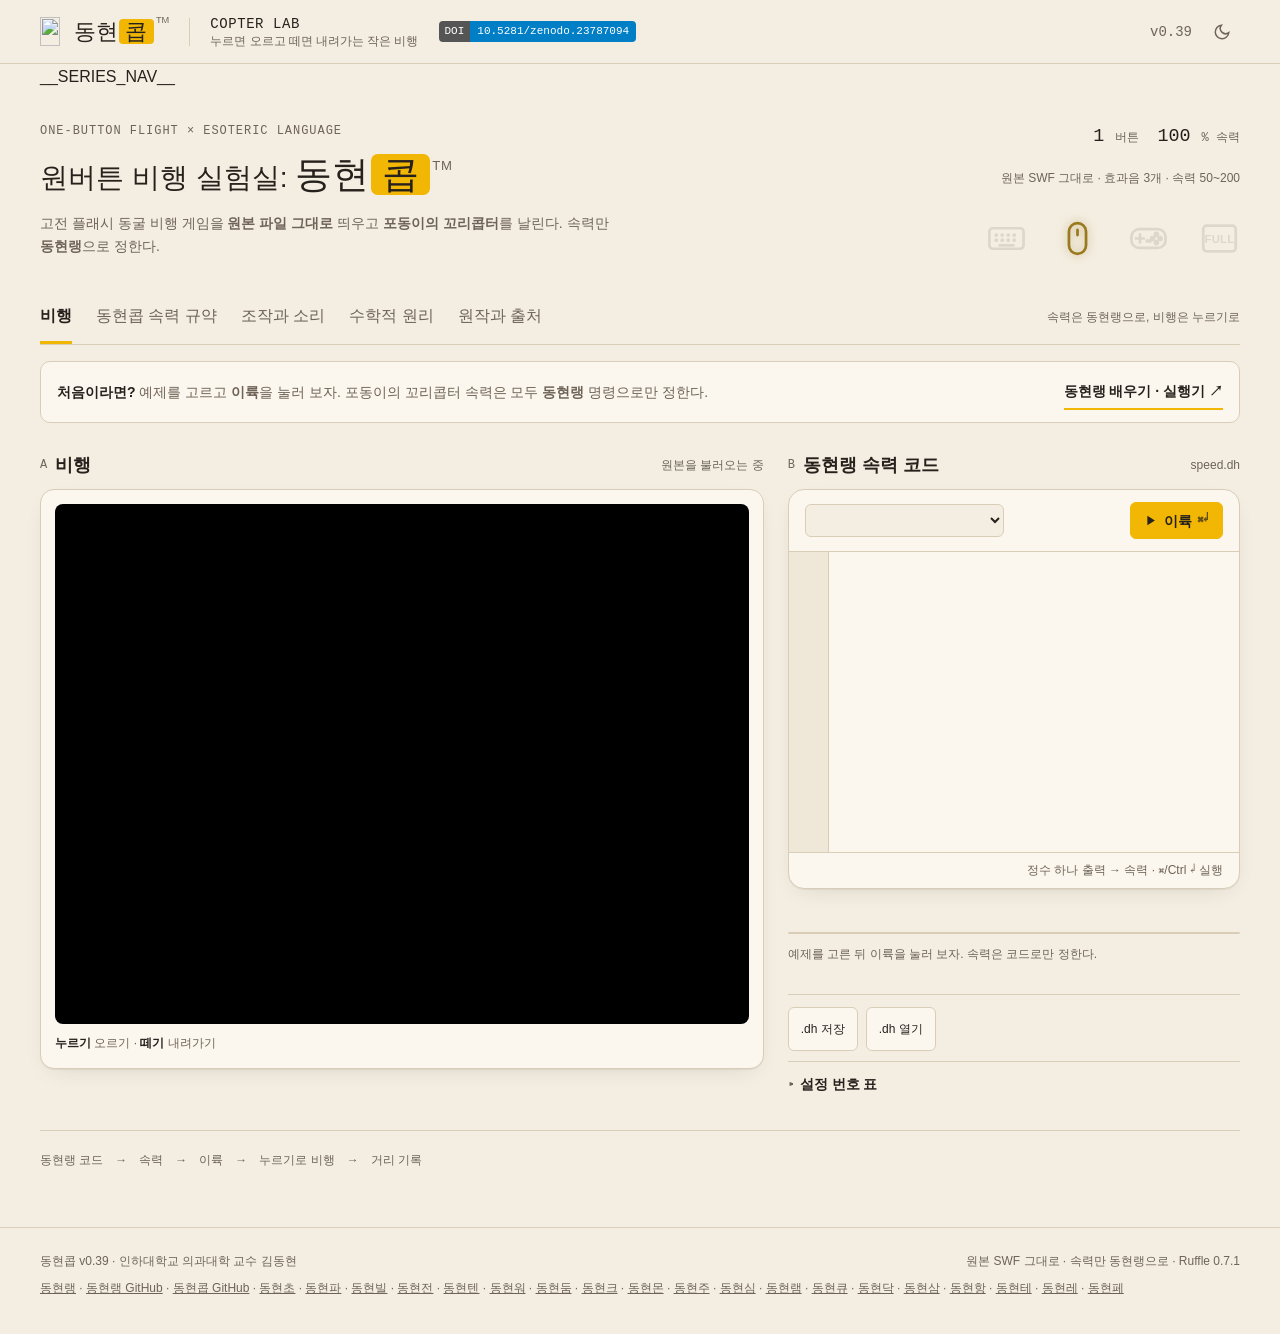
==== commit 5fc2578a: "시리즈 띠에 동현레·동현페를 더함(스물한 사이트) 데스크톱은 동현랭 두 줄 높이 + 10열×2줄, 휴대폰은 두 열. 바닥글 링크 끝에 동현레·동현페를 더함. 판 번호·기존 태그·게" ====
--- a/src/index.html
+++ b/src/index.html
@@ -121,7 +121,7 @@
     <aside class="maker-note"><span class="eyebrow">만든 사람</span><a class="sponsor-btn" href="https://github.com/sponsors/Raspberry-Kim" target="_blank" rel="noopener" aria-label="GitHub Sponsors로 동현랭 후원하기" title="GitHub Sponsors로 후원하기"><svg width="13" height="13" viewBox="0 0 16 16" fill="currentColor" aria-hidden="true"><path d="M7.655 14.916v-.001h-.002l-.006-.003-.018-.01a22.066 22.066 0 0 1-3.744-2.584C2.045 10.731 0 8.35 0 5.5 0 2.836 2.086 1 4.25 1 5.797 1 7.153 1.802 8 3.02 8.847 1.802 10.203 1 11.75 1 13.914 1 16 2.836 16 5.5c0 2.85-2.044 5.231-3.886 6.818a22.094 22.094 0 0 1-3.433 2.414 7.152 7.152 0 0 1-.31.17l-.018.01-.008.004a.75.75 0 0 1-.69 0Z"></path></svg>후원</a><p>인하대학교 의과대학 김동현 교수는 백신학·감염학을 연구한다. 명랑하고 따뜻한 개발을 지향한다.</p></aside>
   </section>
 </main>
-<footer><span>동현콥 v0.39 · 인하대학교 의과대학 교수 김동현</span><span>원본 SWF 그대로 · 속력만 동현랭으로 · Ruffle 0.7.1</span><span><a href="https://raspberry-kim.github.io/donghyun-lang/" target="_blank" rel="noopener">동현랭</a> · <a href="https://github.com/Raspberry-Kim/donghyun-lang" target="_blank" rel="noopener">동현랭 GitHub</a> · <a href="https://github.com/Raspberry-Kim/donghyun-lab5" target="_blank" rel="noopener">동현콥 GitHub</a> · <a href="https://raspberry-kim.github.io/donghyun-lab1/" target="_blank" rel="noopener">동현초</a> · <a href="https://raspberry-kim.github.io/donghyun-lab2/" target="_blank" rel="noopener">동현파</a> · <a href="https://raspberry-kim.github.io/donghyun-lab3/" target="_blank" rel="noopener">동현빌</a> · <a href="https://raspberry-kim.github.io/donghyun-lab4/" target="_blank" rel="noopener">동현전</a> · <a href="https://raspberry-kim.github.io/donghyun-lab6/" target="_blank" rel="noopener">동현텐</a> · <a href="https://raspberry-kim.github.io/donghyun-lab7/" target="_blank" rel="noopener">동현워</a> · <a href="https://raspberry-kim.github.io/donghyun-lab8/" target="_blank" rel="noopener">동현둠</a> · <a href="https://raspberry-kim.github.io/donghyun-lab9/" target="_blank" rel="noopener">동현크</a> · <a href="https://raspberry-kim.github.io/donghyun-lab10/" target="_blank" rel="noopener">동현몬</a> · <a href="https://raspberry-kim.github.io/donghyun-lab11/" target="_blank" rel="noopener">동현주</a> · <a href="https://raspberry-kim.github.io/donghyun-lab12/" target="_blank" rel="noopener">동현심</a> · <a href="https://raspberry-kim.github.io/donghyun-lab13/" target="_blank" rel="noopener">동현램</a> · <a href="https://raspberry-kim.github.io/donghyun-lab14/" target="_blank" rel="noopener">동현큐</a> · <a href="https://raspberry-kim.github.io/donghyun-lab15/" target="_blank" rel="noopener">동현닥</a> · <a href="https://raspberry-kim.github.io/donghyun-lab16/" target="_blank" rel="noopener">동현삼</a> · <a href="https://raspberry-kim.github.io/donghyun-lab17/" target="_blank" rel="noopener">동현항</a> · <a href="https://raspberry-kim.github.io/donghyun-lab18/" target="_blank" rel="noopener">동현테</a></span></footer>
+<footer><span>동현콥 v0.39 · 인하대학교 의과대학 교수 김동현</span><span>원본 SWF 그대로 · 속력만 동현랭으로 · Ruffle 0.7.1</span><span><a href="https://raspberry-kim.github.io/donghyun-lang/" target="_blank" rel="noopener">동현랭</a> · <a href="https://github.com/Raspberry-Kim/donghyun-lang" target="_blank" rel="noopener">동현랭 GitHub</a> · <a href="https://github.com/Raspberry-Kim/donghyun-lab5" target="_blank" rel="noopener">동현콥 GitHub</a> · <a href="https://raspberry-kim.github.io/donghyun-lab1/" target="_blank" rel="noopener">동현초</a> · <a href="https://raspberry-kim.github.io/donghyun-lab2/" target="_blank" rel="noopener">동현파</a> · <a href="https://raspberry-kim.github.io/donghyun-lab3/" target="_blank" rel="noopener">동현빌</a> · <a href="https://raspberry-kim.github.io/donghyun-lab4/" target="_blank" rel="noopener">동현전</a> · <a href="https://raspberry-kim.github.io/donghyun-lab6/" target="_blank" rel="noopener">동현텐</a> · <a href="https://raspberry-kim.github.io/donghyun-lab7/" target="_blank" rel="noopener">동현워</a> · <a href="https://raspberry-kim.github.io/donghyun-lab8/" target="_blank" rel="noopener">동현둠</a> · <a href="https://raspberry-kim.github.io/donghyun-lab9/" target="_blank" rel="noopener">동현크</a> · <a href="https://raspberry-kim.github.io/donghyun-lab10/" target="_blank" rel="noopener">동현몬</a> · <a href="https://raspberry-kim.github.io/donghyun-lab11/" target="_blank" rel="noopener">동현주</a> · <a href="https://raspberry-kim.github.io/donghyun-lab12/" target="_blank" rel="noopener">동현심</a> · <a href="https://raspberry-kim.github.io/donghyun-lab13/" target="_blank" rel="noopener">동현램</a> · <a href="https://raspberry-kim.github.io/donghyun-lab14/" target="_blank" rel="noopener">동현큐</a> · <a href="https://raspberry-kim.github.io/donghyun-lab15/" target="_blank" rel="noopener">동현닥</a> · <a href="https://raspberry-kim.github.io/donghyun-lab16/" target="_blank" rel="noopener">동현삼</a> · <a href="https://raspberry-kim.github.io/donghyun-lab17/" target="_blank" rel="noopener">동현항</a> · <a href="https://raspberry-kim.github.io/donghyun-lab18/" target="_blank" rel="noopener">동현테</a> · <a href="https://raspberry-kim.github.io/donghyun-lab19/" target="_blank" rel="noopener">동현레</a> · <a href="https://raspberry-kim.github.io/donghyun-lab20/" target="_blank" rel="noopener">동현페</a></span></footer>
 <script src="./ruffle/ruffle.js"></script>
 <script src="./app.js"></script>
 <script>
--- a/src/style.css
+++ b/src/style.css
@@ -225,6 +225,18 @@
  .series-strip .series-links:has(.series-item:nth-child(19):last-child) .series-item[data-series="lang"]{grid-column:span 2;grid-row:auto}
 }
 
+/* SERIES-21: 데스크톱은 동현랭 두 줄 높이 + 20실험실 10열×2줄. 모바일은 기존 홀수 규칙. */
+@media(min-width:781px){
+ .series-strip .series-links:has(.series-item:nth-child(21):last-child){grid-template-columns:repeat(11,minmax(0,1fr));grid-template-rows:repeat(2,1fr);grid-auto-flow:row;min-width:0}
+ .series-strip .series-links:has(.series-item:nth-child(21):last-child) .series-item[data-series="lang"]{grid-column:auto;grid-row:span 2;align-items:center;text-align:center}
+ .series-strip .series-links:has(.series-item:nth-child(21):last-child) .series-item[data-series="lang"] .series-name{font-size:19px}
+ .series-strip .series-links:has(.series-item:nth-child(21):last-child) .series-note{white-space:normal}
+}
+@media(max-width:780px){
+ .series-strip .series-links:has(.series-item:nth-child(21):last-child){grid-template-columns:repeat(2,minmax(0,1fr));grid-template-rows:none}
+ .series-strip .series-links:has(.series-item:nth-child(21):last-child) .series-item[data-series="lang"]{grid-column:span 2;grid-row:auto}
+}
+
 /* 수학적 원리 */
 .math-grid{display:grid;grid-template-columns:repeat(2,minmax(0,1fr));gap:4px 40px;margin-top:8px}
 .math-grid article{min-width:0;border-top:1px solid var(--line);padding:2px 0 14px}
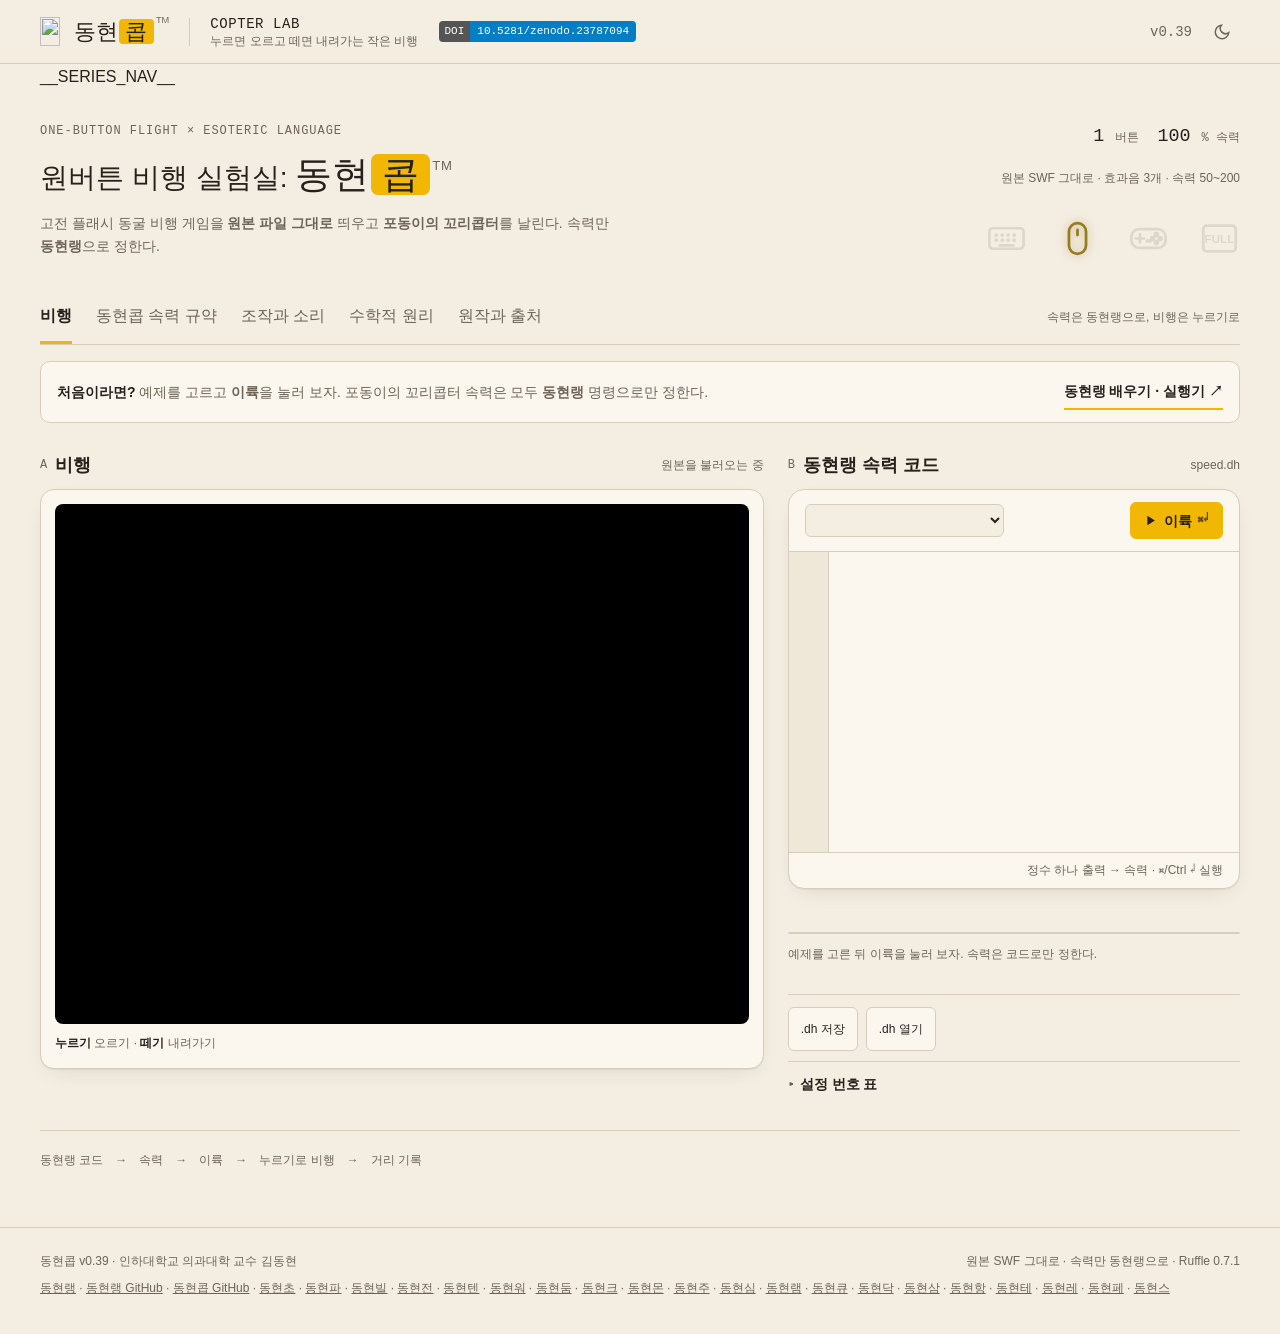
==== commit b4fa049c: "시리즈 띠에 동현스를 더함(스물두 사이트) 22칸은 짝수라 모두 같은 크기. 데스크톱 11열×2줄, 휴대폰 두 열. 바닥글 링크 끝에 동현스를 더함. 판 번호·기존 태그·게임 규칙" ====
--- a/src/index.html
+++ b/src/index.html
@@ -121,7 +121,7 @@
     <aside class="maker-note"><span class="eyebrow">만든 사람</span><a class="sponsor-btn" href="https://github.com/sponsors/Raspberry-Kim" target="_blank" rel="noopener" aria-label="GitHub Sponsors로 동현랭 후원하기" title="GitHub Sponsors로 후원하기"><svg width="13" height="13" viewBox="0 0 16 16" fill="currentColor" aria-hidden="true"><path d="M7.655 14.916v-.001h-.002l-.006-.003-.018-.01a22.066 22.066 0 0 1-3.744-2.584C2.045 10.731 0 8.35 0 5.5 0 2.836 2.086 1 4.25 1 5.797 1 7.153 1.802 8 3.02 8.847 1.802 10.203 1 11.75 1 13.914 1 16 2.836 16 5.5c0 2.85-2.044 5.231-3.886 6.818a22.094 22.094 0 0 1-3.433 2.414 7.152 7.152 0 0 1-.31.17l-.018.01-.008.004a.75.75 0 0 1-.69 0Z"></path></svg>후원</a><p>인하대학교 의과대학 김동현 교수는 백신학·감염학을 연구한다. 명랑하고 따뜻한 개발을 지향한다.</p></aside>
   </section>
 </main>
-<footer><span>동현콥 v0.39 · 인하대학교 의과대학 교수 김동현</span><span>원본 SWF 그대로 · 속력만 동현랭으로 · Ruffle 0.7.1</span><span><a href="https://raspberry-kim.github.io/donghyun-lang/" target="_blank" rel="noopener">동현랭</a> · <a href="https://github.com/Raspberry-Kim/donghyun-lang" target="_blank" rel="noopener">동현랭 GitHub</a> · <a href="https://github.com/Raspberry-Kim/donghyun-lab5" target="_blank" rel="noopener">동현콥 GitHub</a> · <a href="https://raspberry-kim.github.io/donghyun-lab1/" target="_blank" rel="noopener">동현초</a> · <a href="https://raspberry-kim.github.io/donghyun-lab2/" target="_blank" rel="noopener">동현파</a> · <a href="https://raspberry-kim.github.io/donghyun-lab3/" target="_blank" rel="noopener">동현빌</a> · <a href="https://raspberry-kim.github.io/donghyun-lab4/" target="_blank" rel="noopener">동현전</a> · <a href="https://raspberry-kim.github.io/donghyun-lab6/" target="_blank" rel="noopener">동현텐</a> · <a href="https://raspberry-kim.github.io/donghyun-lab7/" target="_blank" rel="noopener">동현워</a> · <a href="https://raspberry-kim.github.io/donghyun-lab8/" target="_blank" rel="noopener">동현둠</a> · <a href="https://raspberry-kim.github.io/donghyun-lab9/" target="_blank" rel="noopener">동현크</a> · <a href="https://raspberry-kim.github.io/donghyun-lab10/" target="_blank" rel="noopener">동현몬</a> · <a href="https://raspberry-kim.github.io/donghyun-lab11/" target="_blank" rel="noopener">동현주</a> · <a href="https://raspberry-kim.github.io/donghyun-lab12/" target="_blank" rel="noopener">동현심</a> · <a href="https://raspberry-kim.github.io/donghyun-lab13/" target="_blank" rel="noopener">동현램</a> · <a href="https://raspberry-kim.github.io/donghyun-lab14/" target="_blank" rel="noopener">동현큐</a> · <a href="https://raspberry-kim.github.io/donghyun-lab15/" target="_blank" rel="noopener">동현닥</a> · <a href="https://raspberry-kim.github.io/donghyun-lab16/" target="_blank" rel="noopener">동현삼</a> · <a href="https://raspberry-kim.github.io/donghyun-lab17/" target="_blank" rel="noopener">동현항</a> · <a href="https://raspberry-kim.github.io/donghyun-lab18/" target="_blank" rel="noopener">동현테</a> · <a href="https://raspberry-kim.github.io/donghyun-lab19/" target="_blank" rel="noopener">동현레</a> · <a href="https://raspberry-kim.github.io/donghyun-lab20/" target="_blank" rel="noopener">동현페</a></span></footer>
+<footer><span>동현콥 v0.39 · 인하대학교 의과대학 교수 김동현</span><span>원본 SWF 그대로 · 속력만 동현랭으로 · Ruffle 0.7.1</span><span><a href="https://raspberry-kim.github.io/donghyun-lang/" target="_blank" rel="noopener">동현랭</a> · <a href="https://github.com/Raspberry-Kim/donghyun-lang" target="_blank" rel="noopener">동현랭 GitHub</a> · <a href="https://github.com/Raspberry-Kim/donghyun-lab5" target="_blank" rel="noopener">동현콥 GitHub</a> · <a href="https://raspberry-kim.github.io/donghyun-lab1/" target="_blank" rel="noopener">동현초</a> · <a href="https://raspberry-kim.github.io/donghyun-lab2/" target="_blank" rel="noopener">동현파</a> · <a href="https://raspberry-kim.github.io/donghyun-lab3/" target="_blank" rel="noopener">동현빌</a> · <a href="https://raspberry-kim.github.io/donghyun-lab4/" target="_blank" rel="noopener">동현전</a> · <a href="https://raspberry-kim.github.io/donghyun-lab6/" target="_blank" rel="noopener">동현텐</a> · <a href="https://raspberry-kim.github.io/donghyun-lab7/" target="_blank" rel="noopener">동현워</a> · <a href="https://raspberry-kim.github.io/donghyun-lab8/" target="_blank" rel="noopener">동현둠</a> · <a href="https://raspberry-kim.github.io/donghyun-lab9/" target="_blank" rel="noopener">동현크</a> · <a href="https://raspberry-kim.github.io/donghyun-lab10/" target="_blank" rel="noopener">동현몬</a> · <a href="https://raspberry-kim.github.io/donghyun-lab11/" target="_blank" rel="noopener">동현주</a> · <a href="https://raspberry-kim.github.io/donghyun-lab12/" target="_blank" rel="noopener">동현심</a> · <a href="https://raspberry-kim.github.io/donghyun-lab13/" target="_blank" rel="noopener">동현램</a> · <a href="https://raspberry-kim.github.io/donghyun-lab14/" target="_blank" rel="noopener">동현큐</a> · <a href="https://raspberry-kim.github.io/donghyun-lab15/" target="_blank" rel="noopener">동현닥</a> · <a href="https://raspberry-kim.github.io/donghyun-lab16/" target="_blank" rel="noopener">동현삼</a> · <a href="https://raspberry-kim.github.io/donghyun-lab17/" target="_blank" rel="noopener">동현항</a> · <a href="https://raspberry-kim.github.io/donghyun-lab18/" target="_blank" rel="noopener">동현테</a> · <a href="https://raspberry-kim.github.io/donghyun-lab19/" target="_blank" rel="noopener">동현레</a> · <a href="https://raspberry-kim.github.io/donghyun-lab20/" target="_blank" rel="noopener">동현페</a> · <a href="https://raspberry-kim.github.io/donghyun-lab21/" target="_blank" rel="noopener">동현스</a></span></footer>
 <script src="./ruffle/ruffle.js"></script>
 <script src="./app.js"></script>
 <script>
--- a/src/style.css
+++ b/src/style.css
@@ -237,6 +237,15 @@
  .series-strip .series-links:has(.series-item:nth-child(21):last-child) .series-item[data-series="lang"]{grid-column:span 2;grid-row:auto}
 }
 
+/* SERIES-22: 22칸(동현랭 + 21실험실)은 짝수라 모두 같은 크기. 데스크톱 11열×2줄, 휴대폰 두 열. */
+@media(min-width:781px){
+ .series-strip .series-links:has(.series-item:nth-child(22):last-child){grid-template-columns:repeat(11,minmax(0,1fr));grid-template-rows:repeat(2,1fr);grid-auto-flow:row;min-width:0}
+ .series-strip .series-links:has(.series-item:nth-child(22):last-child) .series-note{white-space:normal}
+}
+@media(max-width:780px){
+ .series-strip .series-links:has(.series-item:nth-child(22):last-child){grid-template-columns:repeat(2,minmax(0,1fr));grid-template-rows:none}
+}
+
 /* 수학적 원리 */
 .math-grid{display:grid;grid-template-columns:repeat(2,minmax(0,1fr));gap:4px 40px;margin-top:8px}
 .math-grid article{min-width:0;border-top:1px solid var(--line);padding:2px 0 14px}
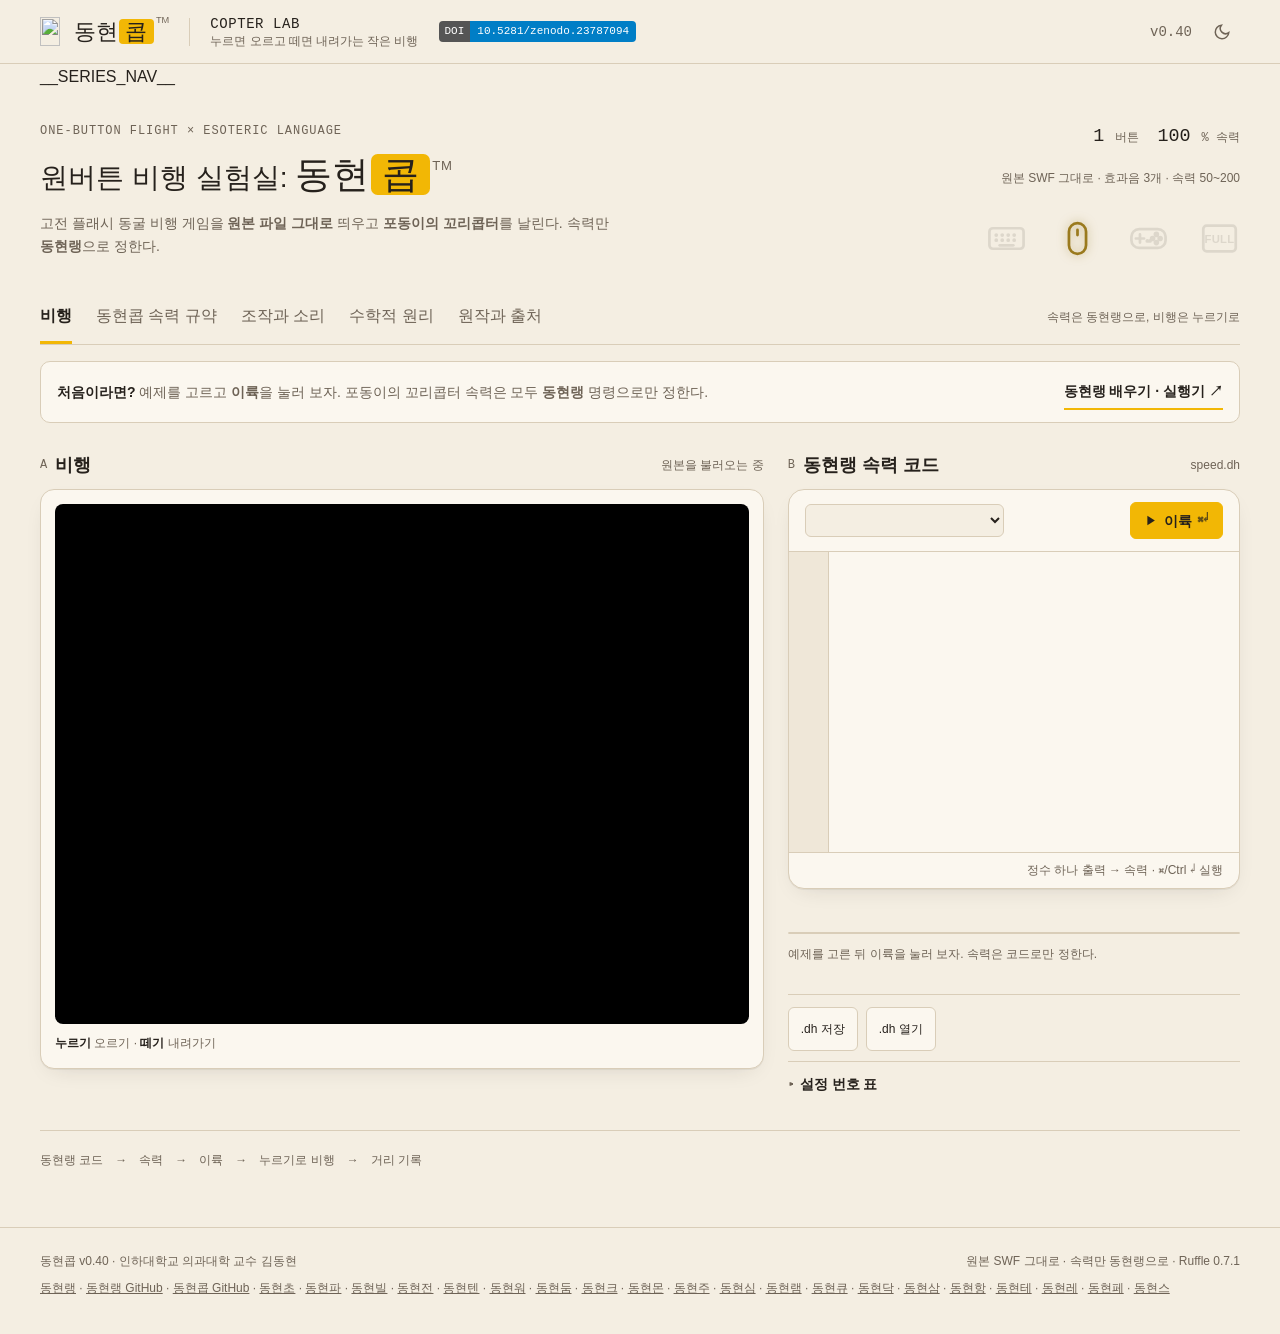
==== commit f440a621: "v0.40: 글 손질 Co-authored-by: Perplexity <noreply@perplexity.ai>" ====
--- a/src/index.html
+++ b/src/index.html
@@ -12,7 +12,7 @@
 <body>
 <header class="header">
   <a class="brand" href="#" aria-label="동현콥 첫 화면으로"><span class="brand-main"><img class="brand-icon" src="__BRAND_ICON__" alt="" width="96" height="96">동현<span>콥</span><sup>TM</sup></span><i class="brand-divider"></i><span class="brand-sub">COPTER LAB<small>누르면 오르고 떼면 내려가는 작은 비행</small></span></a><a class="doi-badge" href="https://doi.org/10.5281/zenodo.23787094" target="_blank" rel="noopener" aria-label="동현콥 Zenodo DOI 10.5281/zenodo.23787094" title="Zenodo DOI (모든 버전)"><b>DOI</b><span>10.5281/zenodo.23787094</span></a>
-  <div class="edition">v0.39<button id="theme" class="icon-btn" aria-label="밝은 화면과 어두운 화면 전환" title="화면 전환" aria-pressed="false"><svg width="18" height="18" viewBox="0 0 24 24" fill="none" stroke="currentColor" stroke-width="2" stroke-linecap="round" aria-hidden="true" focusable="false"><path d="M21 12.8A9 9 0 1 1 11.2 3a7 7 0 0 0 9.8 9.8z"/></svg></button></div>
+  <div class="edition">v0.40<button id="theme" class="icon-btn" aria-label="밝은 화면과 어두운 화면 전환" title="화면 전환" aria-pressed="false"><svg width="18" height="18" viewBox="0 0 24 24" fill="none" stroke="currentColor" stroke-width="2" stroke-linecap="round" aria-hidden="true" focusable="false"><path d="M21 12.8A9 9 0 1 1 11.2 3a7 7 0 0 0 9.8 9.8z"/></svg></button></div>
 </header>
 <main>
 __SERIES_NAV__
@@ -77,7 +77,7 @@
     <div class="doc-heading"><div class="eyebrow">CONTROLS & SOUND</div><h2>조작과 소리</h2></div>
     <div class="doc-columns">
       <div>
-        <h3>조작은 하나뿐이다</h3>
+        <h3>조작은 하나다</h3>
         <ul>
           <li>머리글 오른쪽에 붙은 네 아이콘(키보드·마우스·게임패드·전체 화면 FULL)은 입력 표식이다. 켜진 것만 이 실험실에서 쓸 수 있다: <b>마우스</b>. 아이콘에 마우스를 올리거나 손을 대면 풍선 도움말이 뜬다.</li>
           <li><strong>데스크톱:</strong> 게임 화면에서 마우스 왼쪽 버튼을 누르고 있으면 포동이의 꼬리콥터가 오른다. 떼면 내려간다.</li>
@@ -121,7 +121,7 @@
     <aside class="maker-note"><span class="eyebrow">만든 사람</span><a class="sponsor-btn" href="https://github.com/sponsors/Raspberry-Kim" target="_blank" rel="noopener" aria-label="GitHub Sponsors로 동현랭 후원하기" title="GitHub Sponsors로 후원하기"><svg width="13" height="13" viewBox="0 0 16 16" fill="currentColor" aria-hidden="true"><path d="M7.655 14.916v-.001h-.002l-.006-.003-.018-.01a22.066 22.066 0 0 1-3.744-2.584C2.045 10.731 0 8.35 0 5.5 0 2.836 2.086 1 4.25 1 5.797 1 7.153 1.802 8 3.02 8.847 1.802 10.203 1 11.75 1 13.914 1 16 2.836 16 5.5c0 2.85-2.044 5.231-3.886 6.818a22.094 22.094 0 0 1-3.433 2.414 7.152 7.152 0 0 1-.31.17l-.018.01-.008.004a.75.75 0 0 1-.69 0Z"></path></svg>후원</a><p>인하대학교 의과대학 김동현 교수는 백신학·감염학을 연구한다. 명랑하고 따뜻한 개발을 지향한다.</p></aside>
   </section>
 </main>
-<footer><span>동현콥 v0.39 · 인하대학교 의과대학 교수 김동현</span><span>원본 SWF 그대로 · 속력만 동현랭으로 · Ruffle 0.7.1</span><span><a href="https://raspberry-kim.github.io/donghyun-lang/" target="_blank" rel="noopener">동현랭</a> · <a href="https://github.com/Raspberry-Kim/donghyun-lang" target="_blank" rel="noopener">동현랭 GitHub</a> · <a href="https://github.com/Raspberry-Kim/donghyun-lab5" target="_blank" rel="noopener">동현콥 GitHub</a> · <a href="https://raspberry-kim.github.io/donghyun-lab1/" target="_blank" rel="noopener">동현초</a> · <a href="https://raspberry-kim.github.io/donghyun-lab2/" target="_blank" rel="noopener">동현파</a> · <a href="https://raspberry-kim.github.io/donghyun-lab3/" target="_blank" rel="noopener">동현빌</a> · <a href="https://raspberry-kim.github.io/donghyun-lab4/" target="_blank" rel="noopener">동현전</a> · <a href="https://raspberry-kim.github.io/donghyun-lab6/" target="_blank" rel="noopener">동현텐</a> · <a href="https://raspberry-kim.github.io/donghyun-lab7/" target="_blank" rel="noopener">동현워</a> · <a href="https://raspberry-kim.github.io/donghyun-lab8/" target="_blank" rel="noopener">동현둠</a> · <a href="https://raspberry-kim.github.io/donghyun-lab9/" target="_blank" rel="noopener">동현크</a> · <a href="https://raspberry-kim.github.io/donghyun-lab10/" target="_blank" rel="noopener">동현몬</a> · <a href="https://raspberry-kim.github.io/donghyun-lab11/" target="_blank" rel="noopener">동현주</a> · <a href="https://raspberry-kim.github.io/donghyun-lab12/" target="_blank" rel="noopener">동현심</a> · <a href="https://raspberry-kim.github.io/donghyun-lab13/" target="_blank" rel="noopener">동현램</a> · <a href="https://raspberry-kim.github.io/donghyun-lab14/" target="_blank" rel="noopener">동현큐</a> · <a href="https://raspberry-kim.github.io/donghyun-lab15/" target="_blank" rel="noopener">동현닥</a> · <a href="https://raspberry-kim.github.io/donghyun-lab16/" target="_blank" rel="noopener">동현삼</a> · <a href="https://raspberry-kim.github.io/donghyun-lab17/" target="_blank" rel="noopener">동현항</a> · <a href="https://raspberry-kim.github.io/donghyun-lab18/" target="_blank" rel="noopener">동현테</a> · <a href="https://raspberry-kim.github.io/donghyun-lab19/" target="_blank" rel="noopener">동현레</a> · <a href="https://raspberry-kim.github.io/donghyun-lab20/" target="_blank" rel="noopener">동현페</a> · <a href="https://raspberry-kim.github.io/donghyun-lab21/" target="_blank" rel="noopener">동현스</a></span></footer>
+<footer><span>동현콥 v0.40 · 인하대학교 의과대학 교수 김동현</span><span>원본 SWF 그대로 · 속력만 동현랭으로 · Ruffle 0.7.1</span><span><a href="https://raspberry-kim.github.io/donghyun-lang/" target="_blank" rel="noopener">동현랭</a> · <a href="https://github.com/Raspberry-Kim/donghyun-lang" target="_blank" rel="noopener">동현랭 GitHub</a> · <a href="https://github.com/Raspberry-Kim/donghyun-lab5" target="_blank" rel="noopener">동현콥 GitHub</a> · <a href="https://raspberry-kim.github.io/donghyun-lab1/" target="_blank" rel="noopener">동현초</a> · <a href="https://raspberry-kim.github.io/donghyun-lab2/" target="_blank" rel="noopener">동현파</a> · <a href="https://raspberry-kim.github.io/donghyun-lab3/" target="_blank" rel="noopener">동현빌</a> · <a href="https://raspberry-kim.github.io/donghyun-lab4/" target="_blank" rel="noopener">동현전</a> · <a href="https://raspberry-kim.github.io/donghyun-lab6/" target="_blank" rel="noopener">동현텐</a> · <a href="https://raspberry-kim.github.io/donghyun-lab7/" target="_blank" rel="noopener">동현워</a> · <a href="https://raspberry-kim.github.io/donghyun-lab8/" target="_blank" rel="noopener">동현둠</a> · <a href="https://raspberry-kim.github.io/donghyun-lab9/" target="_blank" rel="noopener">동현크</a> · <a href="https://raspberry-kim.github.io/donghyun-lab10/" target="_blank" rel="noopener">동현몬</a> · <a href="https://raspberry-kim.github.io/donghyun-lab11/" target="_blank" rel="noopener">동현주</a> · <a href="https://raspberry-kim.github.io/donghyun-lab12/" target="_blank" rel="noopener">동현심</a> · <a href="https://raspberry-kim.github.io/donghyun-lab13/" target="_blank" rel="noopener">동현램</a> · <a href="https://raspberry-kim.github.io/donghyun-lab14/" target="_blank" rel="noopener">동현큐</a> · <a href="https://raspberry-kim.github.io/donghyun-lab15/" target="_blank" rel="noopener">동현닥</a> · <a href="https://raspberry-kim.github.io/donghyun-lab16/" target="_blank" rel="noopener">동현삼</a> · <a href="https://raspberry-kim.github.io/donghyun-lab17/" target="_blank" rel="noopener">동현항</a> · <a href="https://raspberry-kim.github.io/donghyun-lab18/" target="_blank" rel="noopener">동현테</a> · <a href="https://raspberry-kim.github.io/donghyun-lab19/" target="_blank" rel="noopener">동현레</a> · <a href="https://raspberry-kim.github.io/donghyun-lab20/" target="_blank" rel="noopener">동현페</a> · <a href="https://raspberry-kim.github.io/donghyun-lab21/" target="_blank" rel="noopener">동현스</a></span></footer>
 <script src="./ruffle/ruffle.js"></script>
 <script src="./app.js"></script>
 <script>
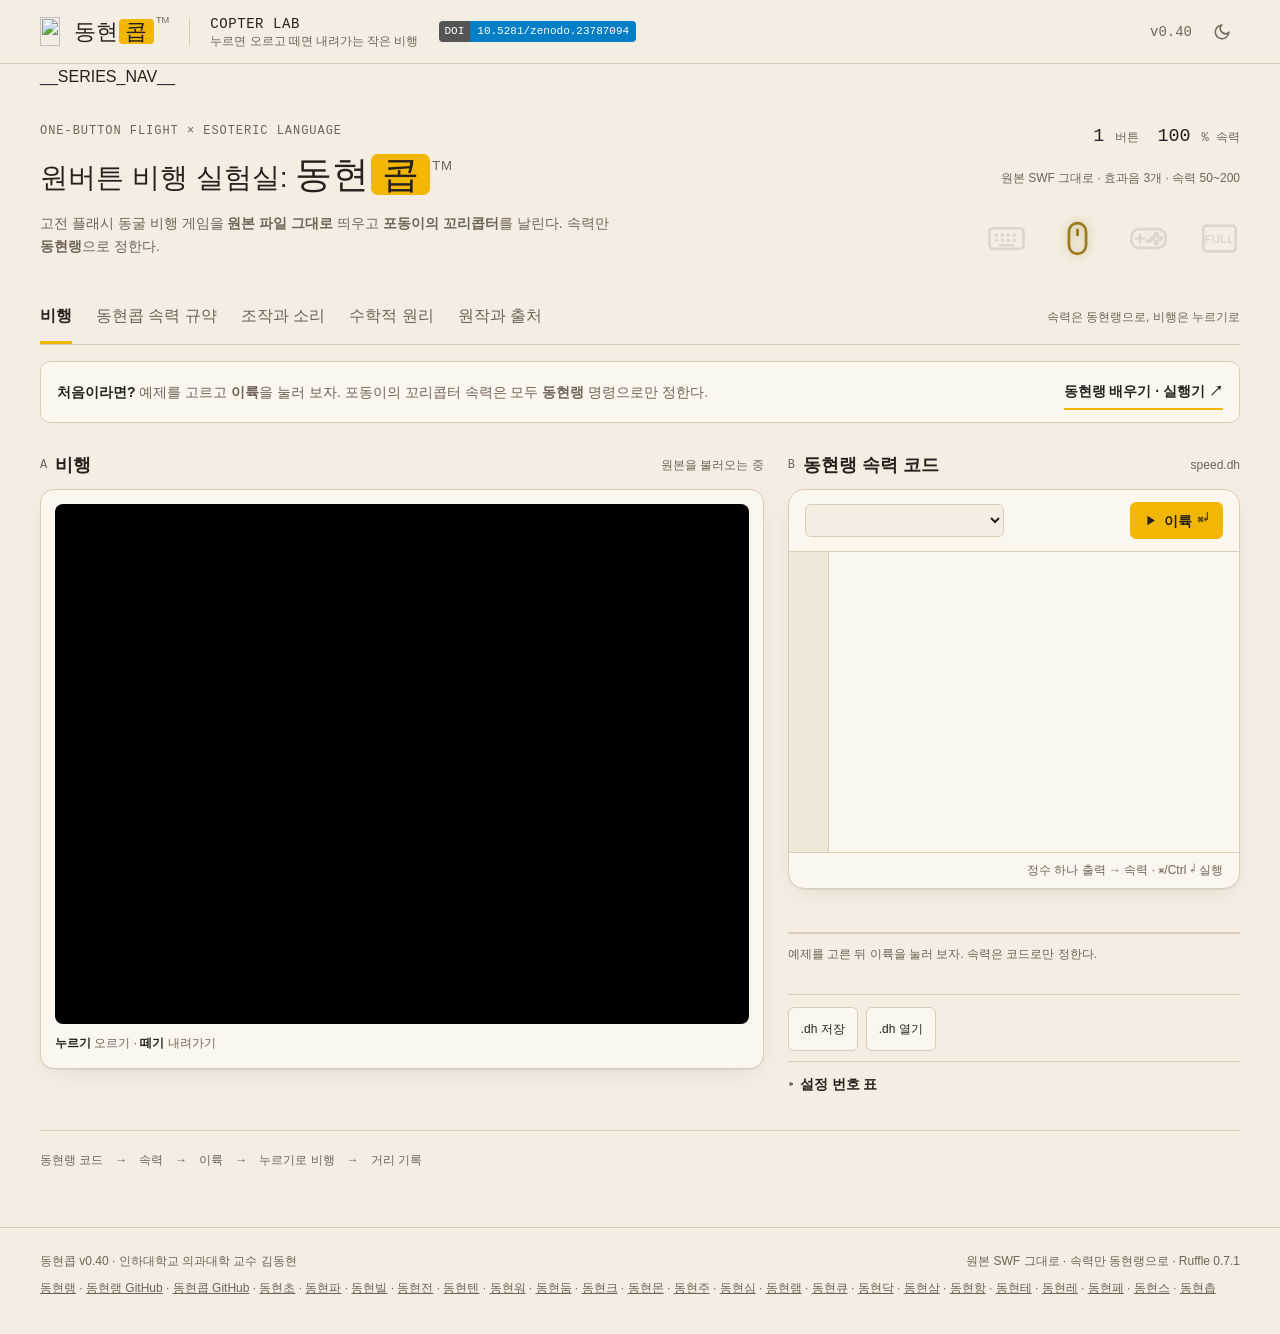
==== commit 757c4ef3: "시리즈 띠에 동현촙을 더함(스물세 사이트) 23칸은 홀수라 데스크톱은 동현랭이 두 줄 높이, 실험실은 11열×2줄. 휴대폰은 두 열이고 동현랭이 두 칸. 바닥글 링크 끝에 동현촙을" ====
--- a/src/index.html
+++ b/src/index.html
@@ -121,7 +121,7 @@
     <aside class="maker-note"><span class="eyebrow">만든 사람</span><a class="sponsor-btn" href="https://github.com/sponsors/Raspberry-Kim" target="_blank" rel="noopener" aria-label="GitHub Sponsors로 동현랭 후원하기" title="GitHub Sponsors로 후원하기"><svg width="13" height="13" viewBox="0 0 16 16" fill="currentColor" aria-hidden="true"><path d="M7.655 14.916v-.001h-.002l-.006-.003-.018-.01a22.066 22.066 0 0 1-3.744-2.584C2.045 10.731 0 8.35 0 5.5 0 2.836 2.086 1 4.25 1 5.797 1 7.153 1.802 8 3.02 8.847 1.802 10.203 1 11.75 1 13.914 1 16 2.836 16 5.5c0 2.85-2.044 5.231-3.886 6.818a22.094 22.094 0 0 1-3.433 2.414 7.152 7.152 0 0 1-.31.17l-.018.01-.008.004a.75.75 0 0 1-.69 0Z"></path></svg>후원</a><p>인하대학교 의과대학 김동현 교수는 백신학·감염학을 연구한다. 명랑하고 따뜻한 개발을 지향한다.</p></aside>
   </section>
 </main>
-<footer><span>동현콥 v0.40 · 인하대학교 의과대학 교수 김동현</span><span>원본 SWF 그대로 · 속력만 동현랭으로 · Ruffle 0.7.1</span><span><a href="https://raspberry-kim.github.io/donghyun-lang/" target="_blank" rel="noopener">동현랭</a> · <a href="https://github.com/Raspberry-Kim/donghyun-lang" target="_blank" rel="noopener">동현랭 GitHub</a> · <a href="https://github.com/Raspberry-Kim/donghyun-lab5" target="_blank" rel="noopener">동현콥 GitHub</a> · <a href="https://raspberry-kim.github.io/donghyun-lab1/" target="_blank" rel="noopener">동현초</a> · <a href="https://raspberry-kim.github.io/donghyun-lab2/" target="_blank" rel="noopener">동현파</a> · <a href="https://raspberry-kim.github.io/donghyun-lab3/" target="_blank" rel="noopener">동현빌</a> · <a href="https://raspberry-kim.github.io/donghyun-lab4/" target="_blank" rel="noopener">동현전</a> · <a href="https://raspberry-kim.github.io/donghyun-lab6/" target="_blank" rel="noopener">동현텐</a> · <a href="https://raspberry-kim.github.io/donghyun-lab7/" target="_blank" rel="noopener">동현워</a> · <a href="https://raspberry-kim.github.io/donghyun-lab8/" target="_blank" rel="noopener">동현둠</a> · <a href="https://raspberry-kim.github.io/donghyun-lab9/" target="_blank" rel="noopener">동현크</a> · <a href="https://raspberry-kim.github.io/donghyun-lab10/" target="_blank" rel="noopener">동현몬</a> · <a href="https://raspberry-kim.github.io/donghyun-lab11/" target="_blank" rel="noopener">동현주</a> · <a href="https://raspberry-kim.github.io/donghyun-lab12/" target="_blank" rel="noopener">동현심</a> · <a href="https://raspberry-kim.github.io/donghyun-lab13/" target="_blank" rel="noopener">동현램</a> · <a href="https://raspberry-kim.github.io/donghyun-lab14/" target="_blank" rel="noopener">동현큐</a> · <a href="https://raspberry-kim.github.io/donghyun-lab15/" target="_blank" rel="noopener">동현닥</a> · <a href="https://raspberry-kim.github.io/donghyun-lab16/" target="_blank" rel="noopener">동현삼</a> · <a href="https://raspberry-kim.github.io/donghyun-lab17/" target="_blank" rel="noopener">동현항</a> · <a href="https://raspberry-kim.github.io/donghyun-lab18/" target="_blank" rel="noopener">동현테</a> · <a href="https://raspberry-kim.github.io/donghyun-lab19/" target="_blank" rel="noopener">동현레</a> · <a href="https://raspberry-kim.github.io/donghyun-lab20/" target="_blank" rel="noopener">동현페</a> · <a href="https://raspberry-kim.github.io/donghyun-lab21/" target="_blank" rel="noopener">동현스</a></span></footer>
+<footer><span>동현콥 v0.40 · 인하대학교 의과대학 교수 김동현</span><span>원본 SWF 그대로 · 속력만 동현랭으로 · Ruffle 0.7.1</span><span><a href="https://raspberry-kim.github.io/donghyun-lang/" target="_blank" rel="noopener">동현랭</a> · <a href="https://github.com/Raspberry-Kim/donghyun-lang" target="_blank" rel="noopener">동현랭 GitHub</a> · <a href="https://github.com/Raspberry-Kim/donghyun-lab5" target="_blank" rel="noopener">동현콥 GitHub</a> · <a href="https://raspberry-kim.github.io/donghyun-lab1/" target="_blank" rel="noopener">동현초</a> · <a href="https://raspberry-kim.github.io/donghyun-lab2/" target="_blank" rel="noopener">동현파</a> · <a href="https://raspberry-kim.github.io/donghyun-lab3/" target="_blank" rel="noopener">동현빌</a> · <a href="https://raspberry-kim.github.io/donghyun-lab4/" target="_blank" rel="noopener">동현전</a> · <a href="https://raspberry-kim.github.io/donghyun-lab6/" target="_blank" rel="noopener">동현텐</a> · <a href="https://raspberry-kim.github.io/donghyun-lab7/" target="_blank" rel="noopener">동현워</a> · <a href="https://raspberry-kim.github.io/donghyun-lab8/" target="_blank" rel="noopener">동현둠</a> · <a href="https://raspberry-kim.github.io/donghyun-lab9/" target="_blank" rel="noopener">동현크</a> · <a href="https://raspberry-kim.github.io/donghyun-lab10/" target="_blank" rel="noopener">동현몬</a> · <a href="https://raspberry-kim.github.io/donghyun-lab11/" target="_blank" rel="noopener">동현주</a> · <a href="https://raspberry-kim.github.io/donghyun-lab12/" target="_blank" rel="noopener">동현심</a> · <a href="https://raspberry-kim.github.io/donghyun-lab13/" target="_blank" rel="noopener">동현램</a> · <a href="https://raspberry-kim.github.io/donghyun-lab14/" target="_blank" rel="noopener">동현큐</a> · <a href="https://raspberry-kim.github.io/donghyun-lab15/" target="_blank" rel="noopener">동현닥</a> · <a href="https://raspberry-kim.github.io/donghyun-lab16/" target="_blank" rel="noopener">동현삼</a> · <a href="https://raspberry-kim.github.io/donghyun-lab17/" target="_blank" rel="noopener">동현항</a> · <a href="https://raspberry-kim.github.io/donghyun-lab18/" target="_blank" rel="noopener">동현테</a> · <a href="https://raspberry-kim.github.io/donghyun-lab19/" target="_blank" rel="noopener">동현레</a> · <a href="https://raspberry-kim.github.io/donghyun-lab20/" target="_blank" rel="noopener">동현페</a> · <a href="https://raspberry-kim.github.io/donghyun-lab21/" target="_blank" rel="noopener">동현스</a> · <a href="https://raspberry-kim.github.io/donghyun-lab22/" target="_blank" rel="noopener">동현촙</a></span></footer>
 <script src="./ruffle/ruffle.js"></script>
 <script src="./app.js"></script>
 <script>
--- a/src/style.css
+++ b/src/style.css
@@ -246,6 +246,21 @@
  .series-strip .series-links:has(.series-item:nth-child(22):last-child){grid-template-columns:repeat(2,minmax(0,1fr));grid-template-rows:none}
 }
 
+/* SERIES-23: 데스크톱은 동현랭 두 줄 높이 + 22실험실 11열×2줄. 모바일은 기존 홀수 규칙. */
+@media(min-width:781px){
+ .series-strip .series-links:has(.series-item:nth-child(23):last-child){grid-template-columns:repeat(12,minmax(0,1fr));grid-template-rows:repeat(2,1fr);grid-auto-flow:row;min-width:0}
+ .series-strip .series-links:has(.series-item:nth-child(23):last-child) .series-item[data-series="lang"]{grid-column:auto;grid-row:span 2;align-items:center;text-align:center}
+ .series-strip .series-links:has(.series-item:nth-child(23):last-child) .series-item[data-series="lang"] .series-name{font-size:19px}
+ .series-strip .series-links:has(.series-item:nth-child(23):last-child) .series-note{white-space:normal}
+}
+@media(min-width:781px) and (max-width:980px){
+ .series-strip .series-links:has(.series-item:nth-child(23):last-child) .series-item[data-series="lang"] .series-name{font-size:16px}
+}
+@media(max-width:780px){
+ .series-strip .series-links:has(.series-item:nth-child(23):last-child){grid-template-columns:repeat(2,minmax(0,1fr));grid-template-rows:none}
+ .series-strip .series-links:has(.series-item:nth-child(23):last-child) .series-item[data-series="lang"]{grid-column:span 2;grid-row:auto}
+}
+
 /* 수학적 원리 */
 .math-grid{display:grid;grid-template-columns:repeat(2,minmax(0,1fr));gap:4px 40px;margin-top:8px}
 .math-grid article{min-width:0;border-top:1px solid var(--line);padding:2px 0 14px}
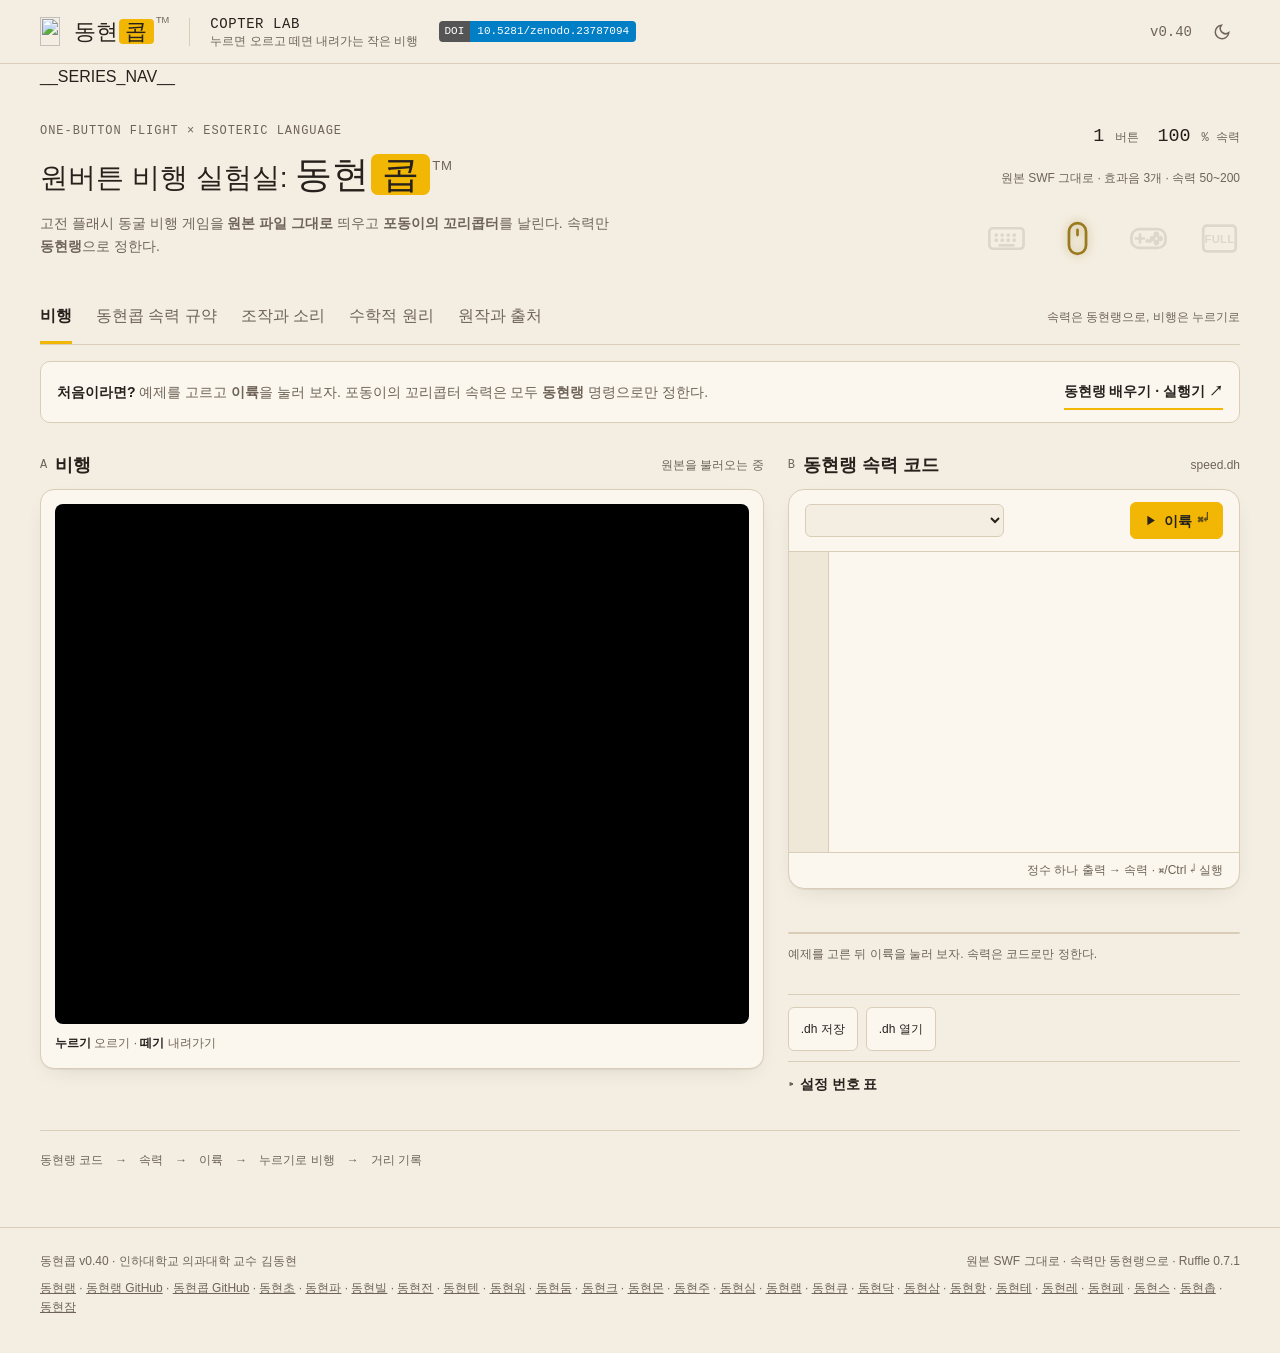
==== commit 36f2e625: "시리즈 띠에 동현잠을 더함(스물네 사이트) 24칸은 짝수라 모두 같은 크기. 데스크톱 12열×2줄, 휴대폰 두 열. 바닥글 링크 끝에 동현잠을 더함. 판 번호·기존 태그·게임 규칙" ====
--- a/src/index.html
+++ b/src/index.html
@@ -121,7 +121,7 @@
     <aside class="maker-note"><span class="eyebrow">만든 사람</span><a class="sponsor-btn" href="https://github.com/sponsors/Raspberry-Kim" target="_blank" rel="noopener" aria-label="GitHub Sponsors로 동현랭 후원하기" title="GitHub Sponsors로 후원하기"><svg width="13" height="13" viewBox="0 0 16 16" fill="currentColor" aria-hidden="true"><path d="M7.655 14.916v-.001h-.002l-.006-.003-.018-.01a22.066 22.066 0 0 1-3.744-2.584C2.045 10.731 0 8.35 0 5.5 0 2.836 2.086 1 4.25 1 5.797 1 7.153 1.802 8 3.02 8.847 1.802 10.203 1 11.75 1 13.914 1 16 2.836 16 5.5c0 2.85-2.044 5.231-3.886 6.818a22.094 22.094 0 0 1-3.433 2.414 7.152 7.152 0 0 1-.31.17l-.018.01-.008.004a.75.75 0 0 1-.69 0Z"></path></svg>후원</a><p>인하대학교 의과대학 김동현 교수는 백신학·감염학을 연구한다. 명랑하고 따뜻한 개발을 지향한다.</p></aside>
   </section>
 </main>
-<footer><span>동현콥 v0.40 · 인하대학교 의과대학 교수 김동현</span><span>원본 SWF 그대로 · 속력만 동현랭으로 · Ruffle 0.7.1</span><span><a href="https://raspberry-kim.github.io/donghyun-lang/" target="_blank" rel="noopener">동현랭</a> · <a href="https://github.com/Raspberry-Kim/donghyun-lang" target="_blank" rel="noopener">동현랭 GitHub</a> · <a href="https://github.com/Raspberry-Kim/donghyun-lab5" target="_blank" rel="noopener">동현콥 GitHub</a> · <a href="https://raspberry-kim.github.io/donghyun-lab1/" target="_blank" rel="noopener">동현초</a> · <a href="https://raspberry-kim.github.io/donghyun-lab2/" target="_blank" rel="noopener">동현파</a> · <a href="https://raspberry-kim.github.io/donghyun-lab3/" target="_blank" rel="noopener">동현빌</a> · <a href="https://raspberry-kim.github.io/donghyun-lab4/" target="_blank" rel="noopener">동현전</a> · <a href="https://raspberry-kim.github.io/donghyun-lab6/" target="_blank" rel="noopener">동현텐</a> · <a href="https://raspberry-kim.github.io/donghyun-lab7/" target="_blank" rel="noopener">동현워</a> · <a href="https://raspberry-kim.github.io/donghyun-lab8/" target="_blank" rel="noopener">동현둠</a> · <a href="https://raspberry-kim.github.io/donghyun-lab9/" target="_blank" rel="noopener">동현크</a> · <a href="https://raspberry-kim.github.io/donghyun-lab10/" target="_blank" rel="noopener">동현몬</a> · <a href="https://raspberry-kim.github.io/donghyun-lab11/" target="_blank" rel="noopener">동현주</a> · <a href="https://raspberry-kim.github.io/donghyun-lab12/" target="_blank" rel="noopener">동현심</a> · <a href="https://raspberry-kim.github.io/donghyun-lab13/" target="_blank" rel="noopener">동현램</a> · <a href="https://raspberry-kim.github.io/donghyun-lab14/" target="_blank" rel="noopener">동현큐</a> · <a href="https://raspberry-kim.github.io/donghyun-lab15/" target="_blank" rel="noopener">동현닥</a> · <a href="https://raspberry-kim.github.io/donghyun-lab16/" target="_blank" rel="noopener">동현삼</a> · <a href="https://raspberry-kim.github.io/donghyun-lab17/" target="_blank" rel="noopener">동현항</a> · <a href="https://raspberry-kim.github.io/donghyun-lab18/" target="_blank" rel="noopener">동현테</a> · <a href="https://raspberry-kim.github.io/donghyun-lab19/" target="_blank" rel="noopener">동현레</a> · <a href="https://raspberry-kim.github.io/donghyun-lab20/" target="_blank" rel="noopener">동현페</a> · <a href="https://raspberry-kim.github.io/donghyun-lab21/" target="_blank" rel="noopener">동현스</a> · <a href="https://raspberry-kim.github.io/donghyun-lab22/" target="_blank" rel="noopener">동현촙</a></span></footer>
+<footer><span>동현콥 v0.40 · 인하대학교 의과대학 교수 김동현</span><span>원본 SWF 그대로 · 속력만 동현랭으로 · Ruffle 0.7.1</span><span><a href="https://raspberry-kim.github.io/donghyun-lang/" target="_blank" rel="noopener">동현랭</a> · <a href="https://github.com/Raspberry-Kim/donghyun-lang" target="_blank" rel="noopener">동현랭 GitHub</a> · <a href="https://github.com/Raspberry-Kim/donghyun-lab5" target="_blank" rel="noopener">동현콥 GitHub</a> · <a href="https://raspberry-kim.github.io/donghyun-lab1/" target="_blank" rel="noopener">동현초</a> · <a href="https://raspberry-kim.github.io/donghyun-lab2/" target="_blank" rel="noopener">동현파</a> · <a href="https://raspberry-kim.github.io/donghyun-lab3/" target="_blank" rel="noopener">동현빌</a> · <a href="https://raspberry-kim.github.io/donghyun-lab4/" target="_blank" rel="noopener">동현전</a> · <a href="https://raspberry-kim.github.io/donghyun-lab6/" target="_blank" rel="noopener">동현텐</a> · <a href="https://raspberry-kim.github.io/donghyun-lab7/" target="_blank" rel="noopener">동현워</a> · <a href="https://raspberry-kim.github.io/donghyun-lab8/" target="_blank" rel="noopener">동현둠</a> · <a href="https://raspberry-kim.github.io/donghyun-lab9/" target="_blank" rel="noopener">동현크</a> · <a href="https://raspberry-kim.github.io/donghyun-lab10/" target="_blank" rel="noopener">동현몬</a> · <a href="https://raspberry-kim.github.io/donghyun-lab11/" target="_blank" rel="noopener">동현주</a> · <a href="https://raspberry-kim.github.io/donghyun-lab12/" target="_blank" rel="noopener">동현심</a> · <a href="https://raspberry-kim.github.io/donghyun-lab13/" target="_blank" rel="noopener">동현램</a> · <a href="https://raspberry-kim.github.io/donghyun-lab14/" target="_blank" rel="noopener">동현큐</a> · <a href="https://raspberry-kim.github.io/donghyun-lab15/" target="_blank" rel="noopener">동현닥</a> · <a href="https://raspberry-kim.github.io/donghyun-lab16/" target="_blank" rel="noopener">동현삼</a> · <a href="https://raspberry-kim.github.io/donghyun-lab17/" target="_blank" rel="noopener">동현항</a> · <a href="https://raspberry-kim.github.io/donghyun-lab18/" target="_blank" rel="noopener">동현테</a> · <a href="https://raspberry-kim.github.io/donghyun-lab19/" target="_blank" rel="noopener">동현레</a> · <a href="https://raspberry-kim.github.io/donghyun-lab20/" target="_blank" rel="noopener">동현페</a> · <a href="https://raspberry-kim.github.io/donghyun-lab21/" target="_blank" rel="noopener">동현스</a> · <a href="https://raspberry-kim.github.io/donghyun-lab22/" target="_blank" rel="noopener">동현촙</a> · <a href="https://raspberry-kim.github.io/donghyun-lab23/" target="_blank" rel="noopener">동현잠</a></span></footer>
 <script src="./ruffle/ruffle.js"></script>
 <script src="./app.js"></script>
 <script>
--- a/src/style.css
+++ b/src/style.css
@@ -261,6 +261,15 @@
  .series-strip .series-links:has(.series-item:nth-child(23):last-child) .series-item[data-series="lang"]{grid-column:span 2;grid-row:auto}
 }
 
+/* SERIES-24: 24칸(동현랭 + 23실험실)은 짝수라 모두 같은 크기. 데스크톱 12열×2줄, 휴대폰 두 열. */
+@media(min-width:781px){
+ .series-strip .series-links:has(.series-item:nth-child(24):last-child){grid-template-columns:repeat(12,minmax(0,1fr));grid-template-rows:repeat(2,1fr);grid-auto-flow:row;min-width:0}
+ .series-strip .series-links:has(.series-item:nth-child(24):last-child) .series-note{white-space:normal}
+}
+@media(max-width:780px){
+ .series-strip .series-links:has(.series-item:nth-child(24):last-child){grid-template-columns:repeat(2,minmax(0,1fr));grid-template-rows:none}
+}
+
 /* 수학적 원리 */
 .math-grid{display:grid;grid-template-columns:repeat(2,minmax(0,1fr));gap:4px 40px;margin-top:8px}
 .math-grid article{min-width:0;border-top:1px solid var(--line);padding:2px 0 14px}
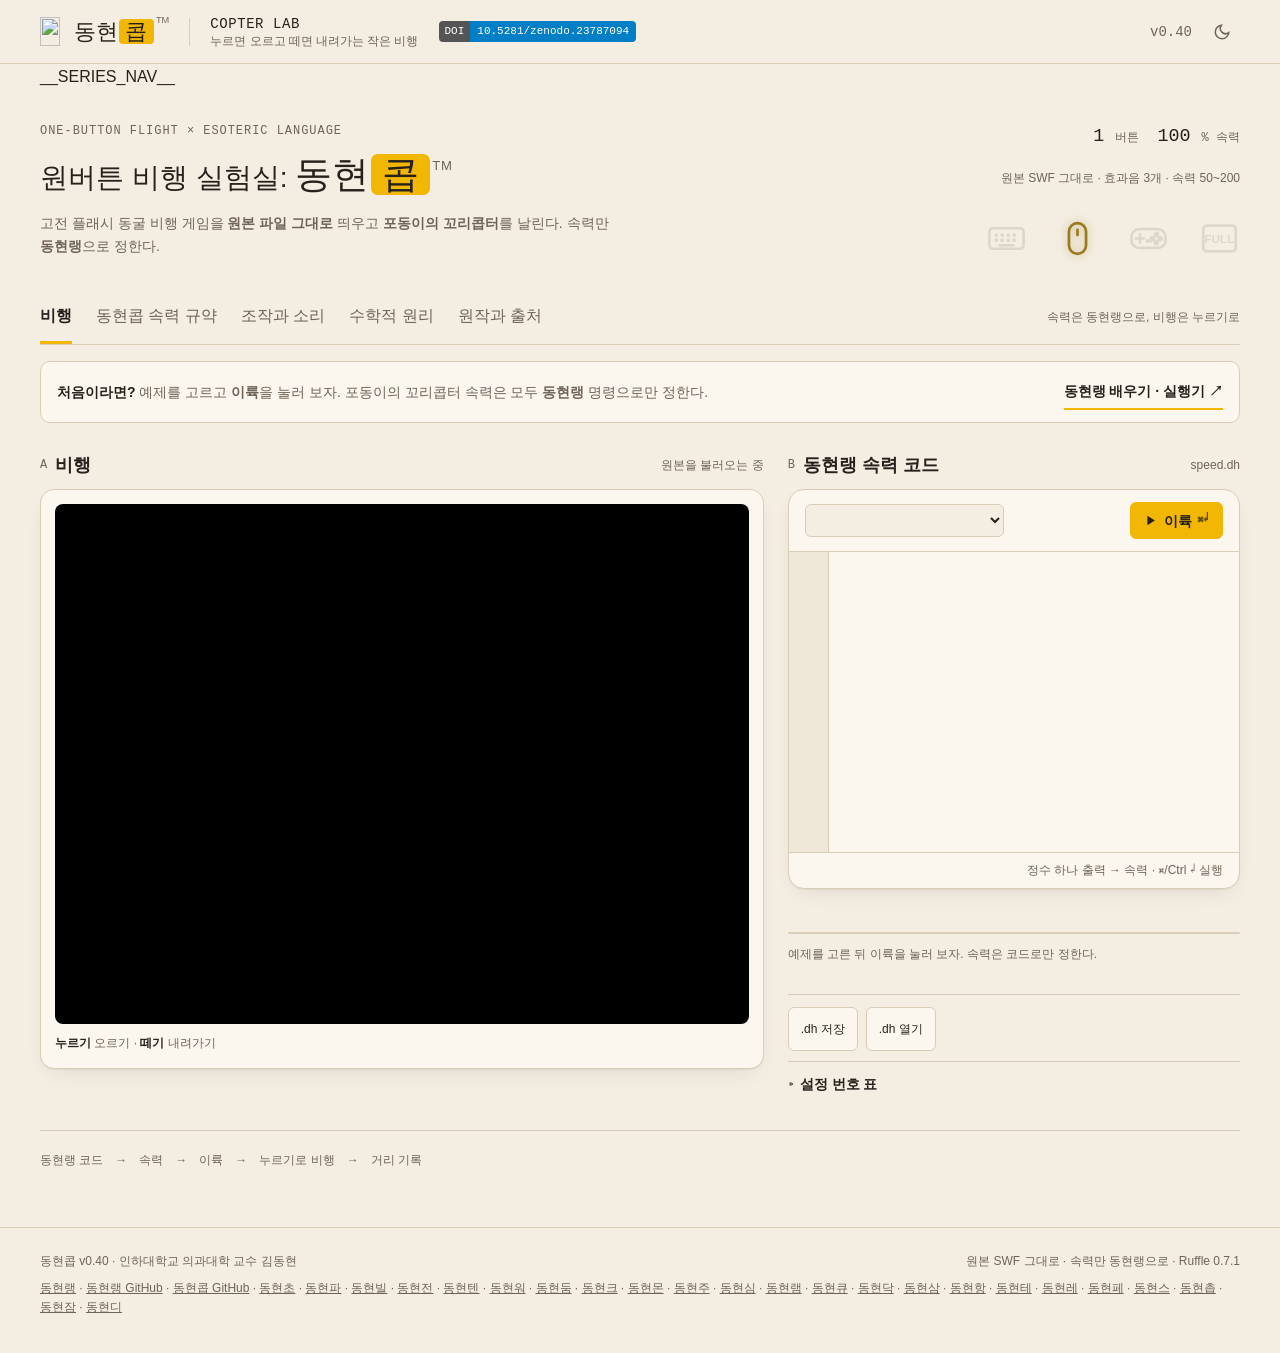
==== commit 7723cecd: "시리즈 띠에 동현디를 더함(스물다섯 사이트) 25칸은 홀수라 데스크톱은 동현랭이 두 줄 높이, 실험실은 12열×2줄. 휴대폰은 두 열이고 동현랭이 두 칸. 바닥글 링크 끝에 동현디" ====
--- a/src/index.html
+++ b/src/index.html
@@ -121,7 +121,7 @@
     <aside class="maker-note"><span class="eyebrow">만든 사람</span><a class="sponsor-btn" href="https://github.com/sponsors/Raspberry-Kim" target="_blank" rel="noopener" aria-label="GitHub Sponsors로 동현랭 후원하기" title="GitHub Sponsors로 후원하기"><svg width="13" height="13" viewBox="0 0 16 16" fill="currentColor" aria-hidden="true"><path d="M7.655 14.916v-.001h-.002l-.006-.003-.018-.01a22.066 22.066 0 0 1-3.744-2.584C2.045 10.731 0 8.35 0 5.5 0 2.836 2.086 1 4.25 1 5.797 1 7.153 1.802 8 3.02 8.847 1.802 10.203 1 11.75 1 13.914 1 16 2.836 16 5.5c0 2.85-2.044 5.231-3.886 6.818a22.094 22.094 0 0 1-3.433 2.414 7.152 7.152 0 0 1-.31.17l-.018.01-.008.004a.75.75 0 0 1-.69 0Z"></path></svg>후원</a><p>인하대학교 의과대학 김동현 교수는 백신학·감염학을 연구한다. 명랑하고 따뜻한 개발을 지향한다.</p></aside>
   </section>
 </main>
-<footer><span>동현콥 v0.40 · 인하대학교 의과대학 교수 김동현</span><span>원본 SWF 그대로 · 속력만 동현랭으로 · Ruffle 0.7.1</span><span><a href="https://raspberry-kim.github.io/donghyun-lang/" target="_blank" rel="noopener">동현랭</a> · <a href="https://github.com/Raspberry-Kim/donghyun-lang" target="_blank" rel="noopener">동현랭 GitHub</a> · <a href="https://github.com/Raspberry-Kim/donghyun-lab5" target="_blank" rel="noopener">동현콥 GitHub</a> · <a href="https://raspberry-kim.github.io/donghyun-lab1/" target="_blank" rel="noopener">동현초</a> · <a href="https://raspberry-kim.github.io/donghyun-lab2/" target="_blank" rel="noopener">동현파</a> · <a href="https://raspberry-kim.github.io/donghyun-lab3/" target="_blank" rel="noopener">동현빌</a> · <a href="https://raspberry-kim.github.io/donghyun-lab4/" target="_blank" rel="noopener">동현전</a> · <a href="https://raspberry-kim.github.io/donghyun-lab6/" target="_blank" rel="noopener">동현텐</a> · <a href="https://raspberry-kim.github.io/donghyun-lab7/" target="_blank" rel="noopener">동현워</a> · <a href="https://raspberry-kim.github.io/donghyun-lab8/" target="_blank" rel="noopener">동현둠</a> · <a href="https://raspberry-kim.github.io/donghyun-lab9/" target="_blank" rel="noopener">동현크</a> · <a href="https://raspberry-kim.github.io/donghyun-lab10/" target="_blank" rel="noopener">동현몬</a> · <a href="https://raspberry-kim.github.io/donghyun-lab11/" target="_blank" rel="noopener">동현주</a> · <a href="https://raspberry-kim.github.io/donghyun-lab12/" target="_blank" rel="noopener">동현심</a> · <a href="https://raspberry-kim.github.io/donghyun-lab13/" target="_blank" rel="noopener">동현램</a> · <a href="https://raspberry-kim.github.io/donghyun-lab14/" target="_blank" rel="noopener">동현큐</a> · <a href="https://raspberry-kim.github.io/donghyun-lab15/" target="_blank" rel="noopener">동현닥</a> · <a href="https://raspberry-kim.github.io/donghyun-lab16/" target="_blank" rel="noopener">동현삼</a> · <a href="https://raspberry-kim.github.io/donghyun-lab17/" target="_blank" rel="noopener">동현항</a> · <a href="https://raspberry-kim.github.io/donghyun-lab18/" target="_blank" rel="noopener">동현테</a> · <a href="https://raspberry-kim.github.io/donghyun-lab19/" target="_blank" rel="noopener">동현레</a> · <a href="https://raspberry-kim.github.io/donghyun-lab20/" target="_blank" rel="noopener">동현페</a> · <a href="https://raspberry-kim.github.io/donghyun-lab21/" target="_blank" rel="noopener">동현스</a> · <a href="https://raspberry-kim.github.io/donghyun-lab22/" target="_blank" rel="noopener">동현촙</a> · <a href="https://raspberry-kim.github.io/donghyun-lab23/" target="_blank" rel="noopener">동현잠</a></span></footer>
+<footer><span>동현콥 v0.40 · 인하대학교 의과대학 교수 김동현</span><span>원본 SWF 그대로 · 속력만 동현랭으로 · Ruffle 0.7.1</span><span><a href="https://raspberry-kim.github.io/donghyun-lang/" target="_blank" rel="noopener">동현랭</a> · <a href="https://github.com/Raspberry-Kim/donghyun-lang" target="_blank" rel="noopener">동현랭 GitHub</a> · <a href="https://github.com/Raspberry-Kim/donghyun-lab5" target="_blank" rel="noopener">동현콥 GitHub</a> · <a href="https://raspberry-kim.github.io/donghyun-lab1/" target="_blank" rel="noopener">동현초</a> · <a href="https://raspberry-kim.github.io/donghyun-lab2/" target="_blank" rel="noopener">동현파</a> · <a href="https://raspberry-kim.github.io/donghyun-lab3/" target="_blank" rel="noopener">동현빌</a> · <a href="https://raspberry-kim.github.io/donghyun-lab4/" target="_blank" rel="noopener">동현전</a> · <a href="https://raspberry-kim.github.io/donghyun-lab6/" target="_blank" rel="noopener">동현텐</a> · <a href="https://raspberry-kim.github.io/donghyun-lab7/" target="_blank" rel="noopener">동현워</a> · <a href="https://raspberry-kim.github.io/donghyun-lab8/" target="_blank" rel="noopener">동현둠</a> · <a href="https://raspberry-kim.github.io/donghyun-lab9/" target="_blank" rel="noopener">동현크</a> · <a href="https://raspberry-kim.github.io/donghyun-lab10/" target="_blank" rel="noopener">동현몬</a> · <a href="https://raspberry-kim.github.io/donghyun-lab11/" target="_blank" rel="noopener">동현주</a> · <a href="https://raspberry-kim.github.io/donghyun-lab12/" target="_blank" rel="noopener">동현심</a> · <a href="https://raspberry-kim.github.io/donghyun-lab13/" target="_blank" rel="noopener">동현램</a> · <a href="https://raspberry-kim.github.io/donghyun-lab14/" target="_blank" rel="noopener">동현큐</a> · <a href="https://raspberry-kim.github.io/donghyun-lab15/" target="_blank" rel="noopener">동현닥</a> · <a href="https://raspberry-kim.github.io/donghyun-lab16/" target="_blank" rel="noopener">동현삼</a> · <a href="https://raspberry-kim.github.io/donghyun-lab17/" target="_blank" rel="noopener">동현항</a> · <a href="https://raspberry-kim.github.io/donghyun-lab18/" target="_blank" rel="noopener">동현테</a> · <a href="https://raspberry-kim.github.io/donghyun-lab19/" target="_blank" rel="noopener">동현레</a> · <a href="https://raspberry-kim.github.io/donghyun-lab20/" target="_blank" rel="noopener">동현페</a> · <a href="https://raspberry-kim.github.io/donghyun-lab21/" target="_blank" rel="noopener">동현스</a> · <a href="https://raspberry-kim.github.io/donghyun-lab22/" target="_blank" rel="noopener">동현촙</a> · <a href="https://raspberry-kim.github.io/donghyun-lab23/" target="_blank" rel="noopener">동현잠</a> · <a href="https://raspberry-kim.github.io/donghyun-lab24/" target="_blank" rel="noopener">동현디</a></span></footer>
 <script src="./ruffle/ruffle.js"></script>
 <script src="./app.js"></script>
 <script>
--- a/src/style.css
+++ b/src/style.css
@@ -270,6 +270,24 @@
  .series-strip .series-links:has(.series-item:nth-child(24):last-child){grid-template-columns:repeat(2,minmax(0,1fr));grid-template-rows:none}
 }
 
+/* SERIES-25: 데스크톱은 동현랭 두 줄 높이 + 24실험실 12열×2줄. 모바일은 기존 홀수 규칙. */
+@media(min-width:781px){
+ .series-strip .series-links:has(.series-item:nth-child(25):last-child){grid-template-columns:repeat(13,minmax(0,1fr));grid-template-rows:repeat(2,1fr);grid-auto-flow:row;min-width:0}
+ .series-strip .series-links:has(.series-item:nth-child(25):last-child) .series-item[data-series="lang"]{grid-column:auto;grid-row:span 2;align-items:center;text-align:center}
+ .series-strip .series-links:has(.series-item:nth-child(25):last-child) .series-item[data-series="lang"] .series-name{font-size:19px}
+ .series-strip .series-links:has(.series-item:nth-child(25):last-child) .series-note{white-space:normal;word-break:keep-all}
+}
+@media(min-width:781px) and (max-width:980px){
+ .series-strip .series-links:has(.series-item:nth-child(25):last-child) .series-item[data-series="lang"] .series-name{font-size:16px}
+}
+@media(min-width:781px) and (max-width:840px){
+ .series-strip .series-links:has(.series-item:nth-child(25):last-child) .series-name,.series-strip .series-links:has(.series-item:nth-child(25):last-child) .series-item[data-series="lang"] .series-name{font-size:14px}
+}
+@media(max-width:780px){
+ .series-strip .series-links:has(.series-item:nth-child(25):last-child){grid-template-columns:repeat(2,minmax(0,1fr));grid-template-rows:none}
+ .series-strip .series-links:has(.series-item:nth-child(25):last-child) .series-item[data-series="lang"]{grid-column:span 2;grid-row:auto}
+}
+
 /* 수학적 원리 */
 .math-grid{display:grid;grid-template-columns:repeat(2,minmax(0,1fr));gap:4px 40px;margin-top:8px}
 .math-grid article{min-width:0;border-top:1px solid var(--line);padding:2px 0 14px}
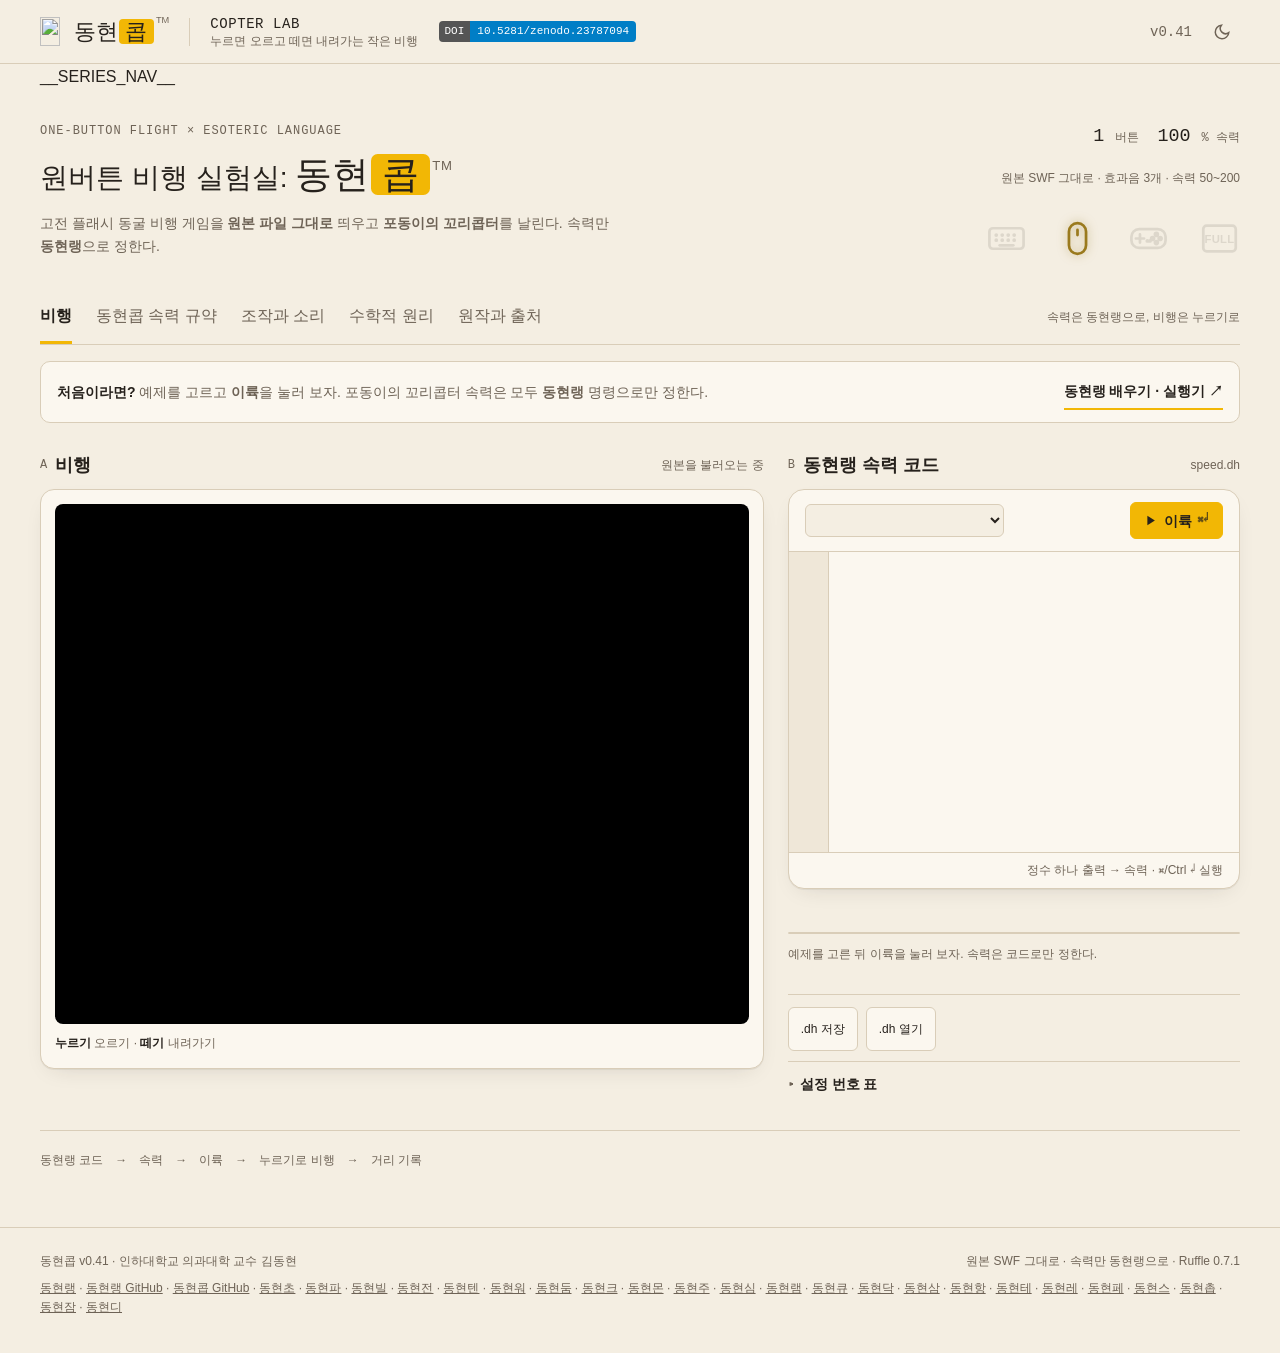
==== commit cac0a23d: "v0.41: 수학적 원리 탭 머리의 판 표시 고침" ====
--- a/src/index.html
+++ b/src/index.html
@@ -12,7 +12,7 @@
 <body>
 <header class="header">
   <a class="brand" href="#" aria-label="동현콥 첫 화면으로"><span class="brand-main"><img class="brand-icon" src="__BRAND_ICON__" alt="" width="96" height="96">동현<span>콥</span><sup>TM</sup></span><i class="brand-divider"></i><span class="brand-sub">COPTER LAB<small>누르면 오르고 떼면 내려가는 작은 비행</small></span></a><a class="doi-badge" href="https://doi.org/10.5281/zenodo.23787094" target="_blank" rel="noopener" aria-label="동현콥 Zenodo DOI 10.5281/zenodo.23787094" title="Zenodo DOI (모든 버전)"><b>DOI</b><span>10.5281/zenodo.23787094</span></a>
-  <div class="edition">v0.40<button id="theme" class="icon-btn" aria-label="밝은 화면과 어두운 화면 전환" title="화면 전환" aria-pressed="false"><svg width="18" height="18" viewBox="0 0 24 24" fill="none" stroke="currentColor" stroke-width="2" stroke-linecap="round" aria-hidden="true" focusable="false"><path d="M21 12.8A9 9 0 1 1 11.2 3a7 7 0 0 0 9.8 9.8z"/></svg></button></div>
+  <div class="edition">v0.41<button id="theme" class="icon-btn" aria-label="밝은 화면과 어두운 화면 전환" title="화면 전환" aria-pressed="false"><svg width="18" height="18" viewBox="0 0 24 24" fill="none" stroke="currentColor" stroke-width="2" stroke-linecap="round" aria-hidden="true" focusable="false"><path d="M21 12.8A9 9 0 1 1 11.2 3a7 7 0 0 0 9.8 9.8z"/></svg></button></div>
 </header>
 <main>
 __SERIES_NAV__
@@ -97,7 +97,7 @@
     </div>
   </section>
 
-  <!-- 수학적 원리 --><section id="tab-math" class="tab-panel document" hidden><div class="doc-heading"><div class="eyebrow">MATHEMATICAL PRINCIPLES · v0.37</div><h2>수학적 원리.<br>숫자로 읽는 비행 속력.</h2><p>동현콥은 원본 SWF를 한 바이트도 고치지 않는다. 동현랭 코드가 정하는 것은 원본을 감싸는 바깥 SWF의 초당 프레임 수이고, 이 값이 게임의 빠르기를 정한다. 아래 식은 지금 코드(<code>src/app.js</code>, <code>src/wrapper.js</code>)에 들어 있는 그대로다. 원본 게임 안의 물리 계산은 공개 범위가 아니므로 다루지 않는다.</p></div><div class="math-grid"><article><h3><span class="math-num">1</span>속력은 초당 프레임 수다</h3><p>동현랭으로 정한 속력 <math><mi>v</mi></math>(%)는 기본 30프레임에 비례한다. <math><mi>v</mi></math>는 50부터 200까지의 정수다.</p><div class="eq big"><span class="eq-run"><math display="block"><mi>f</mi></math><math display="block"><mrow><mo form="infix">=</mo><mn>30</mn><mo>⋅</mo><mfrac><mi>v</mi><mn>100</mn></mfrac><mo separator="true">,</mo></mrow></math></span><span class="eq-run"><math display="block"><mn>50</mn></math><math display="block"><mrow><mo form="infix">≤</mo><mi>v</mi></mrow></math><math display="block"><mrow><mo form="infix">≤</mo><mn>200</mn></mrow></math><math display="block"><mrow><mo stretchy="false">⇒</mo><mtext> </mtext><mn>15</mn></mrow></math><math display="block"><mrow><mo form="infix">≤</mo><mi>f</mi></mrow></math><math display="block"><mrow><mo form="infix">≤</mo><mn>60</mn></mrow></math></span></div><p>속력 100%는 원본과 같은 초당 30프레임이다. 150%면 45프레임, 50%면 15프레임이 된다.</p></article><article><h3><span class="math-num">2</span>8.8 고정소수점으로 적기</h3><p>SWF 머리글은 프레임률을 2바이트에 적는다. 앞 바이트에 소수 부분을 256분의 1 단위로, 뒤 바이트에 정수 부분을 적는다(리틀 엔디언 8.8 고정소수점).</p><div class="eq"><span class="eq-run"><math display="block"><mi>w</mi></math><math display="block"><mrow><mo form="infix">=</mo><mo form="prefix" stretchy="false">⌊</mo><mi>f</mi><mo form="postfix" stretchy="false">⌋</mo><mo separator="true">,</mo></mrow></math></span><span class="eq-run"><math display="block"><mi>r</mi></math><math display="block"><mrow><mo form="infix">=</mo><mi>round</mi><mo>⁡</mo><mo fence="false" symmetric="true" minsize="1.2em" maxsize="1.2em">(</mo><mn>256</mn><mspace width="0.1667em"></mspace><mo form="prefix" stretchy="false">(</mo><mi>f</mi><mo>−</mo><mi>w</mi><mo form="postfix" stretchy="false">)</mo><mo fence="false" symmetric="true" minsize="1.2em" maxsize="1.2em">)</mo><mo separator="true">,</mo></mrow></math></span><span class="eq-run"><math display="block"><mover><mi>f</mi><mo stretchy="false" class="chr-lrg wbk-lrg" style="math-depth:0;">~</mo></mover></math><math display="block"><mrow><mo form="infix">=</mo><mi>w</mi></mrow></math><math display="block"><mrow><mo form="infix">+</mo><mfrac><mi>r</mi><mn>256</mn></mfrac></mrow></math></span></div><p>반올림이므로 오차는 <math><mrow><mi>|</mi><mover><mi>f</mi><mo stretchy="false" class="chr-lrg wbk-lrg" style="math-depth:0;">~</mo></mover><mo>−</mo></mrow><mrow><mi>f</mi><mi>|</mi></mrow></math><wbr><math><mrow><mo form="infix">≤</mo></mrow><mrow><mfrac><mn>1</mn><mn>512</mn></mfrac></mrow></math><wbr><math><mrow><mo form="infix">≈</mo></mrow><mrow><mn>0.002</mn></mrow></math>프레임을 넘지 않는다. 쓸 수 있는 50–200의 값을 모두 넣어 보면 가장 큰 오차는 <math><mrow><mi>v</mi><mo>=</mo></mrow><mrow><mn>52</mn></mrow></math>(15.6프레임)일 때 0.0016이다.</p></article><article><h3><span class="math-num">3</span>프레임에 묶인 움직임</h3><p>원본처럼 프레임마다 정해진 만큼 움직이는 게임에서는, 한 프레임에 <math><mrow><mpadded lspace="0"><mi mathvariant="normal">Δ</mi></mpadded><mi>x</mi></mrow></math>만큼 가는 물체의 초속이 프레임률에 비례한다.</p><div class="eq"><span class="eq-run"><math display="block"><mtext>초속</mtext></math><math display="block"><mrow><mo form="infix">=</mo><mpadded lspace="0"><mi mathvariant="normal">Δ</mi></mpadded><mi>x</mi><mo>⋅</mo><mi>f</mi><mo separator="true">,</mo></mrow></math></span><span class="eq-run"><math display="block"><mfrac><mrow><mtext>초속</mtext><mo form="prefix" stretchy="false">(</mo><mi>v</mi><mo form="postfix" stretchy="false" lspace="0em" rspace="0em">)</mo></mrow><mrow><mtext>초속</mtext><mo form="prefix" stretchy="false">(</mo><mn>100</mn><mo form="postfix" stretchy="false" lspace="0em" rspace="0em">)</mo></mrow></mfrac></math><math display="block"><mrow><mo form="infix">=</mo><mfrac><mi>v</mi><mn>100</mn></mfrac></mrow></math></span></div><p>프레임마다 속도가 <math><mrow><mpadded lspace="0"><mi mathvariant="normal">Δ</mi></mpadded><mi>v</mi></mrow></math>씩 바뀐다면 1초 동안의 가속은 <math><mrow><mpadded lspace="0"><mi mathvariant="normal">Δ</mi></mpadded><mi>v</mi><mspace width="0.1667em"></mspace><msup><mi>f</mi><mn class="tml-lrg-pad">2</mn></msup></mrow></math>에 비례한다. 속력을 두 배로 하면 움직임은 두 배, 가속은 네 배로 느껴진다.</p><div class="eq"><span class="eq-run"><math display="block"><msub><mi>a</mi><mtext>초</mtext></msub></math><math display="block"><mrow><mo form="infix">=</mo><mpadded lspace="0"><mi mathvariant="normal">Δ</mi></mpadded><mi>v</mi><mo>⋅</mo><msup><mi>f</mi><mn class="tml-lrg-pad">2</mn></msup></mrow></math></span></div></article><article><h3><span class="math-num">4</span>반응할 시간</h3><p>한 프레임의 길이는 <math><mrow><mn>1</mn><mi>/</mi><mi>f</mi></mrow></math>초다. 장애물이 화면에 나타나 닿기까지 <math><mi>n</mi></math>프레임이 걸린다면, 손이 반응할 시간은 프레임률에 반비례한다.</p><div class="eq"><span class="eq-run"><math display="block"><mi>T</mi></math><math display="block"><mrow><mo form="infix">=</mo><mfrac><mi>n</mi><mi>f</mi></mfrac></mrow></math><math display="block"><mrow><mo form="infix">=</mo><mfrac><mrow><mn>100</mn><mspace width="0.1667em"></mspace><mi>n</mi></mrow><mrow><mn>30</mn><mspace width="0.1667em"></mspace><mi>v</mi></mrow></mfrac><mtext> </mtext><mtext>초</mtext></mrow></math></span></div><p>같은 <math><mi>n</mi></math>이라도 200%에서는 100%일 때의 절반, 50%에서는 두 배의 시간이 주어진다.</p></article><article><h3><span class="math-num">5</span>원본이 그대로인지 확인하기</h3><p>원본 SWF는 불러올 때마다 크기(44,807바이트)와 SHA-256 해시를 비교한다. 해시는 입력이 한 비트만 달라도 결과가 전혀 달라지는 함수라, 값이 같으면 사실상 같은 파일이다.</p><div class="eq"><span class="eq-run"><math display="block"><mrow><mi>SHA-256</mi><mo>⁡</mo><mo form="prefix" stretchy="false">(</mo><mtext>파일</mtext><mo form="postfix" stretchy="false">)</mo></mrow></math><math display="block"><mrow><mo form="infix">=</mo><mtext>𝚎𝚍𝟻𝚏𝚋𝚏𝚍𝟶</mtext><mo>…</mo><mtext>𝟹𝟺𝚌𝚌𝚊𝟽𝚎𝟶𝟽𝟷</mtext></mrow></math></span></div><p>바깥 SWF의 무대 크기는 트윕(1/20픽셀)으로 적는다. 400×300 픽셀은 8000×6000트윕이고, 15비트 부호 있는 정수(최대 16383)로 담긴다.</p></article></div><p class="math-foot">이 탭은 동현콥 코드가 직접 하는 계산만 다룬다. 원본 게임 내부의 변수와 물리 상수는 분석·공개하지 않는다.</p></section><!-- /수학적 원리 -->
+  <!-- 수학적 원리 --><section id="tab-math" class="tab-panel document" hidden><div class="doc-heading"><div class="eyebrow">MATHEMATICAL PRINCIPLES · v0.41</div><h2>수학적 원리.<br>숫자로 읽는 비행 속력.</h2><p>동현콥은 원본 SWF를 한 바이트도 고치지 않는다. 동현랭 코드가 정하는 것은 원본을 감싸는 바깥 SWF의 초당 프레임 수이고, 이 값이 게임의 빠르기를 정한다. 아래 식은 지금 코드(<code>src/app.js</code>, <code>src/wrapper.js</code>)에 들어 있는 그대로다. 원본 게임 안의 물리 계산은 공개 범위가 아니므로 다루지 않는다.</p></div><div class="math-grid"><article><h3><span class="math-num">1</span>속력은 초당 프레임 수다</h3><p>동현랭으로 정한 속력 <math><mi>v</mi></math>(%)는 기본 30프레임에 비례한다. <math><mi>v</mi></math>는 50부터 200까지의 정수다.</p><div class="eq big"><span class="eq-run"><math display="block"><mi>f</mi></math><math display="block"><mrow><mo form="infix">=</mo><mn>30</mn><mo>⋅</mo><mfrac><mi>v</mi><mn>100</mn></mfrac><mo separator="true">,</mo></mrow></math></span><span class="eq-run"><math display="block"><mn>50</mn></math><math display="block"><mrow><mo form="infix">≤</mo><mi>v</mi></mrow></math><math display="block"><mrow><mo form="infix">≤</mo><mn>200</mn></mrow></math><math display="block"><mrow><mo stretchy="false">⇒</mo><mtext> </mtext><mn>15</mn></mrow></math><math display="block"><mrow><mo form="infix">≤</mo><mi>f</mi></mrow></math><math display="block"><mrow><mo form="infix">≤</mo><mn>60</mn></mrow></math></span></div><p>속력 100%는 원본과 같은 초당 30프레임이다. 150%면 45프레임, 50%면 15프레임이 된다.</p></article><article><h3><span class="math-num">2</span>8.8 고정소수점으로 적기</h3><p>SWF 머리글은 프레임률을 2바이트에 적는다. 앞 바이트에 소수 부분을 256분의 1 단위로, 뒤 바이트에 정수 부분을 적는다(리틀 엔디언 8.8 고정소수점).</p><div class="eq"><span class="eq-run"><math display="block"><mi>w</mi></math><math display="block"><mrow><mo form="infix">=</mo><mo form="prefix" stretchy="false">⌊</mo><mi>f</mi><mo form="postfix" stretchy="false">⌋</mo><mo separator="true">,</mo></mrow></math></span><span class="eq-run"><math display="block"><mi>r</mi></math><math display="block"><mrow><mo form="infix">=</mo><mi>round</mi><mo>⁡</mo><mo fence="false" symmetric="true" minsize="1.2em" maxsize="1.2em">(</mo><mn>256</mn><mspace width="0.1667em"></mspace><mo form="prefix" stretchy="false">(</mo><mi>f</mi><mo>−</mo><mi>w</mi><mo form="postfix" stretchy="false">)</mo><mo fence="false" symmetric="true" minsize="1.2em" maxsize="1.2em">)</mo><mo separator="true">,</mo></mrow></math></span><span class="eq-run"><math display="block"><mover><mi>f</mi><mo stretchy="false" class="chr-lrg wbk-lrg" style="math-depth:0;">~</mo></mover></math><math display="block"><mrow><mo form="infix">=</mo><mi>w</mi></mrow></math><math display="block"><mrow><mo form="infix">+</mo><mfrac><mi>r</mi><mn>256</mn></mfrac></mrow></math></span></div><p>반올림이므로 오차는 <math><mrow><mi>|</mi><mover><mi>f</mi><mo stretchy="false" class="chr-lrg wbk-lrg" style="math-depth:0;">~</mo></mover><mo>−</mo></mrow><mrow><mi>f</mi><mi>|</mi></mrow></math><wbr><math><mrow><mo form="infix">≤</mo></mrow><mrow><mfrac><mn>1</mn><mn>512</mn></mfrac></mrow></math><wbr><math><mrow><mo form="infix">≈</mo></mrow><mrow><mn>0.002</mn></mrow></math>프레임을 넘지 않는다. 쓸 수 있는 50–200의 값을 모두 넣어 보면 가장 큰 오차는 <math><mrow><mi>v</mi><mo>=</mo></mrow><mrow><mn>52</mn></mrow></math>(15.6프레임)일 때 0.0016이다.</p></article><article><h3><span class="math-num">3</span>프레임에 묶인 움직임</h3><p>원본처럼 프레임마다 정해진 만큼 움직이는 게임에서는, 한 프레임에 <math><mrow><mpadded lspace="0"><mi mathvariant="normal">Δ</mi></mpadded><mi>x</mi></mrow></math>만큼 가는 물체의 초속이 프레임률에 비례한다.</p><div class="eq"><span class="eq-run"><math display="block"><mtext>초속</mtext></math><math display="block"><mrow><mo form="infix">=</mo><mpadded lspace="0"><mi mathvariant="normal">Δ</mi></mpadded><mi>x</mi><mo>⋅</mo><mi>f</mi><mo separator="true">,</mo></mrow></math></span><span class="eq-run"><math display="block"><mfrac><mrow><mtext>초속</mtext><mo form="prefix" stretchy="false">(</mo><mi>v</mi><mo form="postfix" stretchy="false" lspace="0em" rspace="0em">)</mo></mrow><mrow><mtext>초속</mtext><mo form="prefix" stretchy="false">(</mo><mn>100</mn><mo form="postfix" stretchy="false" lspace="0em" rspace="0em">)</mo></mrow></mfrac></math><math display="block"><mrow><mo form="infix">=</mo><mfrac><mi>v</mi><mn>100</mn></mfrac></mrow></math></span></div><p>프레임마다 속도가 <math><mrow><mpadded lspace="0"><mi mathvariant="normal">Δ</mi></mpadded><mi>v</mi></mrow></math>씩 바뀐다면 1초 동안의 가속은 <math><mrow><mpadded lspace="0"><mi mathvariant="normal">Δ</mi></mpadded><mi>v</mi><mspace width="0.1667em"></mspace><msup><mi>f</mi><mn class="tml-lrg-pad">2</mn></msup></mrow></math>에 비례한다. 속력을 두 배로 하면 움직임은 두 배, 가속은 네 배로 느껴진다.</p><div class="eq"><span class="eq-run"><math display="block"><msub><mi>a</mi><mtext>초</mtext></msub></math><math display="block"><mrow><mo form="infix">=</mo><mpadded lspace="0"><mi mathvariant="normal">Δ</mi></mpadded><mi>v</mi><mo>⋅</mo><msup><mi>f</mi><mn class="tml-lrg-pad">2</mn></msup></mrow></math></span></div></article><article><h3><span class="math-num">4</span>반응할 시간</h3><p>한 프레임의 길이는 <math><mrow><mn>1</mn><mi>/</mi><mi>f</mi></mrow></math>초다. 장애물이 화면에 나타나 닿기까지 <math><mi>n</mi></math>프레임이 걸린다면, 손이 반응할 시간은 프레임률에 반비례한다.</p><div class="eq"><span class="eq-run"><math display="block"><mi>T</mi></math><math display="block"><mrow><mo form="infix">=</mo><mfrac><mi>n</mi><mi>f</mi></mfrac></mrow></math><math display="block"><mrow><mo form="infix">=</mo><mfrac><mrow><mn>100</mn><mspace width="0.1667em"></mspace><mi>n</mi></mrow><mrow><mn>30</mn><mspace width="0.1667em"></mspace><mi>v</mi></mrow></mfrac><mtext> </mtext><mtext>초</mtext></mrow></math></span></div><p>같은 <math><mi>n</mi></math>이라도 200%에서는 100%일 때의 절반, 50%에서는 두 배의 시간이 주어진다.</p></article><article><h3><span class="math-num">5</span>원본이 그대로인지 확인하기</h3><p>원본 SWF는 불러올 때마다 크기(44,807바이트)와 SHA-256 해시를 비교한다. 해시는 입력이 한 비트만 달라도 결과가 전혀 달라지는 함수라, 값이 같으면 사실상 같은 파일이다.</p><div class="eq"><span class="eq-run"><math display="block"><mrow><mi>SHA-256</mi><mo>⁡</mo><mo form="prefix" stretchy="false">(</mo><mtext>파일</mtext><mo form="postfix" stretchy="false">)</mo></mrow></math><math display="block"><mrow><mo form="infix">=</mo><mtext>𝚎𝚍𝟻𝚏𝚋𝚏𝚍𝟶</mtext><mo>…</mo><mtext>𝟹𝟺𝚌𝚌𝚊𝟽𝚎𝟶𝟽𝟷</mtext></mrow></math></span></div><p>바깥 SWF의 무대 크기는 트윕(1/20픽셀)으로 적는다. 400×300 픽셀은 8000×6000트윕이고, 15비트 부호 있는 정수(최대 16383)로 담긴다.</p></article></div><p class="math-foot">이 탭은 동현콥 코드가 직접 하는 계산만 다룬다. 원본 게임 내부의 변수와 물리 상수는 분석·공개하지 않는다.</p></section><!-- /수학적 원리 -->
   <section class="tab-panel document" id="tab-about" hidden>
     <div class="doc-heading"><div class="eyebrow">ORIGINAL & CREDITS</div><h2>원작과 출처</h2></div>
     <div class="doc-columns">
@@ -121,7 +121,7 @@
     <aside class="maker-note"><span class="eyebrow">만든 사람</span><a class="sponsor-btn" href="https://github.com/sponsors/Raspberry-Kim" target="_blank" rel="noopener" aria-label="GitHub Sponsors로 동현랭 후원하기" title="GitHub Sponsors로 후원하기"><svg width="13" height="13" viewBox="0 0 16 16" fill="currentColor" aria-hidden="true"><path d="M7.655 14.916v-.001h-.002l-.006-.003-.018-.01a22.066 22.066 0 0 1-3.744-2.584C2.045 10.731 0 8.35 0 5.5 0 2.836 2.086 1 4.25 1 5.797 1 7.153 1.802 8 3.02 8.847 1.802 10.203 1 11.75 1 13.914 1 16 2.836 16 5.5c0 2.85-2.044 5.231-3.886 6.818a22.094 22.094 0 0 1-3.433 2.414 7.152 7.152 0 0 1-.31.17l-.018.01-.008.004a.75.75 0 0 1-.69 0Z"></path></svg>후원</a><p>인하대학교 의과대학 김동현 교수는 백신학·감염학을 연구한다. 명랑하고 따뜻한 개발을 지향한다.</p></aside>
   </section>
 </main>
-<footer><span>동현콥 v0.40 · 인하대학교 의과대학 교수 김동현</span><span>원본 SWF 그대로 · 속력만 동현랭으로 · Ruffle 0.7.1</span><span><a href="https://raspberry-kim.github.io/donghyun-lang/" target="_blank" rel="noopener">동현랭</a> · <a href="https://github.com/Raspberry-Kim/donghyun-lang" target="_blank" rel="noopener">동현랭 GitHub</a> · <a href="https://github.com/Raspberry-Kim/donghyun-lab5" target="_blank" rel="noopener">동현콥 GitHub</a> · <a href="https://raspberry-kim.github.io/donghyun-lab1/" target="_blank" rel="noopener">동현초</a> · <a href="https://raspberry-kim.github.io/donghyun-lab2/" target="_blank" rel="noopener">동현파</a> · <a href="https://raspberry-kim.github.io/donghyun-lab3/" target="_blank" rel="noopener">동현빌</a> · <a href="https://raspberry-kim.github.io/donghyun-lab4/" target="_blank" rel="noopener">동현전</a> · <a href="https://raspberry-kim.github.io/donghyun-lab6/" target="_blank" rel="noopener">동현텐</a> · <a href="https://raspberry-kim.github.io/donghyun-lab7/" target="_blank" rel="noopener">동현워</a> · <a href="https://raspberry-kim.github.io/donghyun-lab8/" target="_blank" rel="noopener">동현둠</a> · <a href="https://raspberry-kim.github.io/donghyun-lab9/" target="_blank" rel="noopener">동현크</a> · <a href="https://raspberry-kim.github.io/donghyun-lab10/" target="_blank" rel="noopener">동현몬</a> · <a href="https://raspberry-kim.github.io/donghyun-lab11/" target="_blank" rel="noopener">동현주</a> · <a href="https://raspberry-kim.github.io/donghyun-lab12/" target="_blank" rel="noopener">동현심</a> · <a href="https://raspberry-kim.github.io/donghyun-lab13/" target="_blank" rel="noopener">동현램</a> · <a href="https://raspberry-kim.github.io/donghyun-lab14/" target="_blank" rel="noopener">동현큐</a> · <a href="https://raspberry-kim.github.io/donghyun-lab15/" target="_blank" rel="noopener">동현닥</a> · <a href="https://raspberry-kim.github.io/donghyun-lab16/" target="_blank" rel="noopener">동현삼</a> · <a href="https://raspberry-kim.github.io/donghyun-lab17/" target="_blank" rel="noopener">동현항</a> · <a href="https://raspberry-kim.github.io/donghyun-lab18/" target="_blank" rel="noopener">동현테</a> · <a href="https://raspberry-kim.github.io/donghyun-lab19/" target="_blank" rel="noopener">동현레</a> · <a href="https://raspberry-kim.github.io/donghyun-lab20/" target="_blank" rel="noopener">동현페</a> · <a href="https://raspberry-kim.github.io/donghyun-lab21/" target="_blank" rel="noopener">동현스</a> · <a href="https://raspberry-kim.github.io/donghyun-lab22/" target="_blank" rel="noopener">동현촙</a> · <a href="https://raspberry-kim.github.io/donghyun-lab23/" target="_blank" rel="noopener">동현잠</a> · <a href="https://raspberry-kim.github.io/donghyun-lab24/" target="_blank" rel="noopener">동현디</a></span></footer>
+<footer><span>동현콥 v0.41 · 인하대학교 의과대학 교수 김동현</span><span>원본 SWF 그대로 · 속력만 동현랭으로 · Ruffle 0.7.1</span><span><a href="https://raspberry-kim.github.io/donghyun-lang/" target="_blank" rel="noopener">동현랭</a> · <a href="https://github.com/Raspberry-Kim/donghyun-lang" target="_blank" rel="noopener">동현랭 GitHub</a> · <a href="https://github.com/Raspberry-Kim/donghyun-lab5" target="_blank" rel="noopener">동현콥 GitHub</a> · <a href="https://raspberry-kim.github.io/donghyun-lab1/" target="_blank" rel="noopener">동현초</a> · <a href="https://raspberry-kim.github.io/donghyun-lab2/" target="_blank" rel="noopener">동현파</a> · <a href="https://raspberry-kim.github.io/donghyun-lab3/" target="_blank" rel="noopener">동현빌</a> · <a href="https://raspberry-kim.github.io/donghyun-lab4/" target="_blank" rel="noopener">동현전</a> · <a href="https://raspberry-kim.github.io/donghyun-lab6/" target="_blank" rel="noopener">동현텐</a> · <a href="https://raspberry-kim.github.io/donghyun-lab7/" target="_blank" rel="noopener">동현워</a> · <a href="https://raspberry-kim.github.io/donghyun-lab8/" target="_blank" rel="noopener">동현둠</a> · <a href="https://raspberry-kim.github.io/donghyun-lab9/" target="_blank" rel="noopener">동현크</a> · <a href="https://raspberry-kim.github.io/donghyun-lab10/" target="_blank" rel="noopener">동현몬</a> · <a href="https://raspberry-kim.github.io/donghyun-lab11/" target="_blank" rel="noopener">동현주</a> · <a href="https://raspberry-kim.github.io/donghyun-lab12/" target="_blank" rel="noopener">동현심</a> · <a href="https://raspberry-kim.github.io/donghyun-lab13/" target="_blank" rel="noopener">동현램</a> · <a href="https://raspberry-kim.github.io/donghyun-lab14/" target="_blank" rel="noopener">동현큐</a> · <a href="https://raspberry-kim.github.io/donghyun-lab15/" target="_blank" rel="noopener">동현닥</a> · <a href="https://raspberry-kim.github.io/donghyun-lab16/" target="_blank" rel="noopener">동현삼</a> · <a href="https://raspberry-kim.github.io/donghyun-lab17/" target="_blank" rel="noopener">동현항</a> · <a href="https://raspberry-kim.github.io/donghyun-lab18/" target="_blank" rel="noopener">동현테</a> · <a href="https://raspberry-kim.github.io/donghyun-lab19/" target="_blank" rel="noopener">동현레</a> · <a href="https://raspberry-kim.github.io/donghyun-lab20/" target="_blank" rel="noopener">동현페</a> · <a href="https://raspberry-kim.github.io/donghyun-lab21/" target="_blank" rel="noopener">동현스</a> · <a href="https://raspberry-kim.github.io/donghyun-lab22/" target="_blank" rel="noopener">동현촙</a> · <a href="https://raspberry-kim.github.io/donghyun-lab23/" target="_blank" rel="noopener">동현잠</a> · <a href="https://raspberry-kim.github.io/donghyun-lab24/" target="_blank" rel="noopener">동현디</a></span></footer>
 <script src="./ruffle/ruffle.js"></script>
 <script src="./app.js"></script>
 <script>
